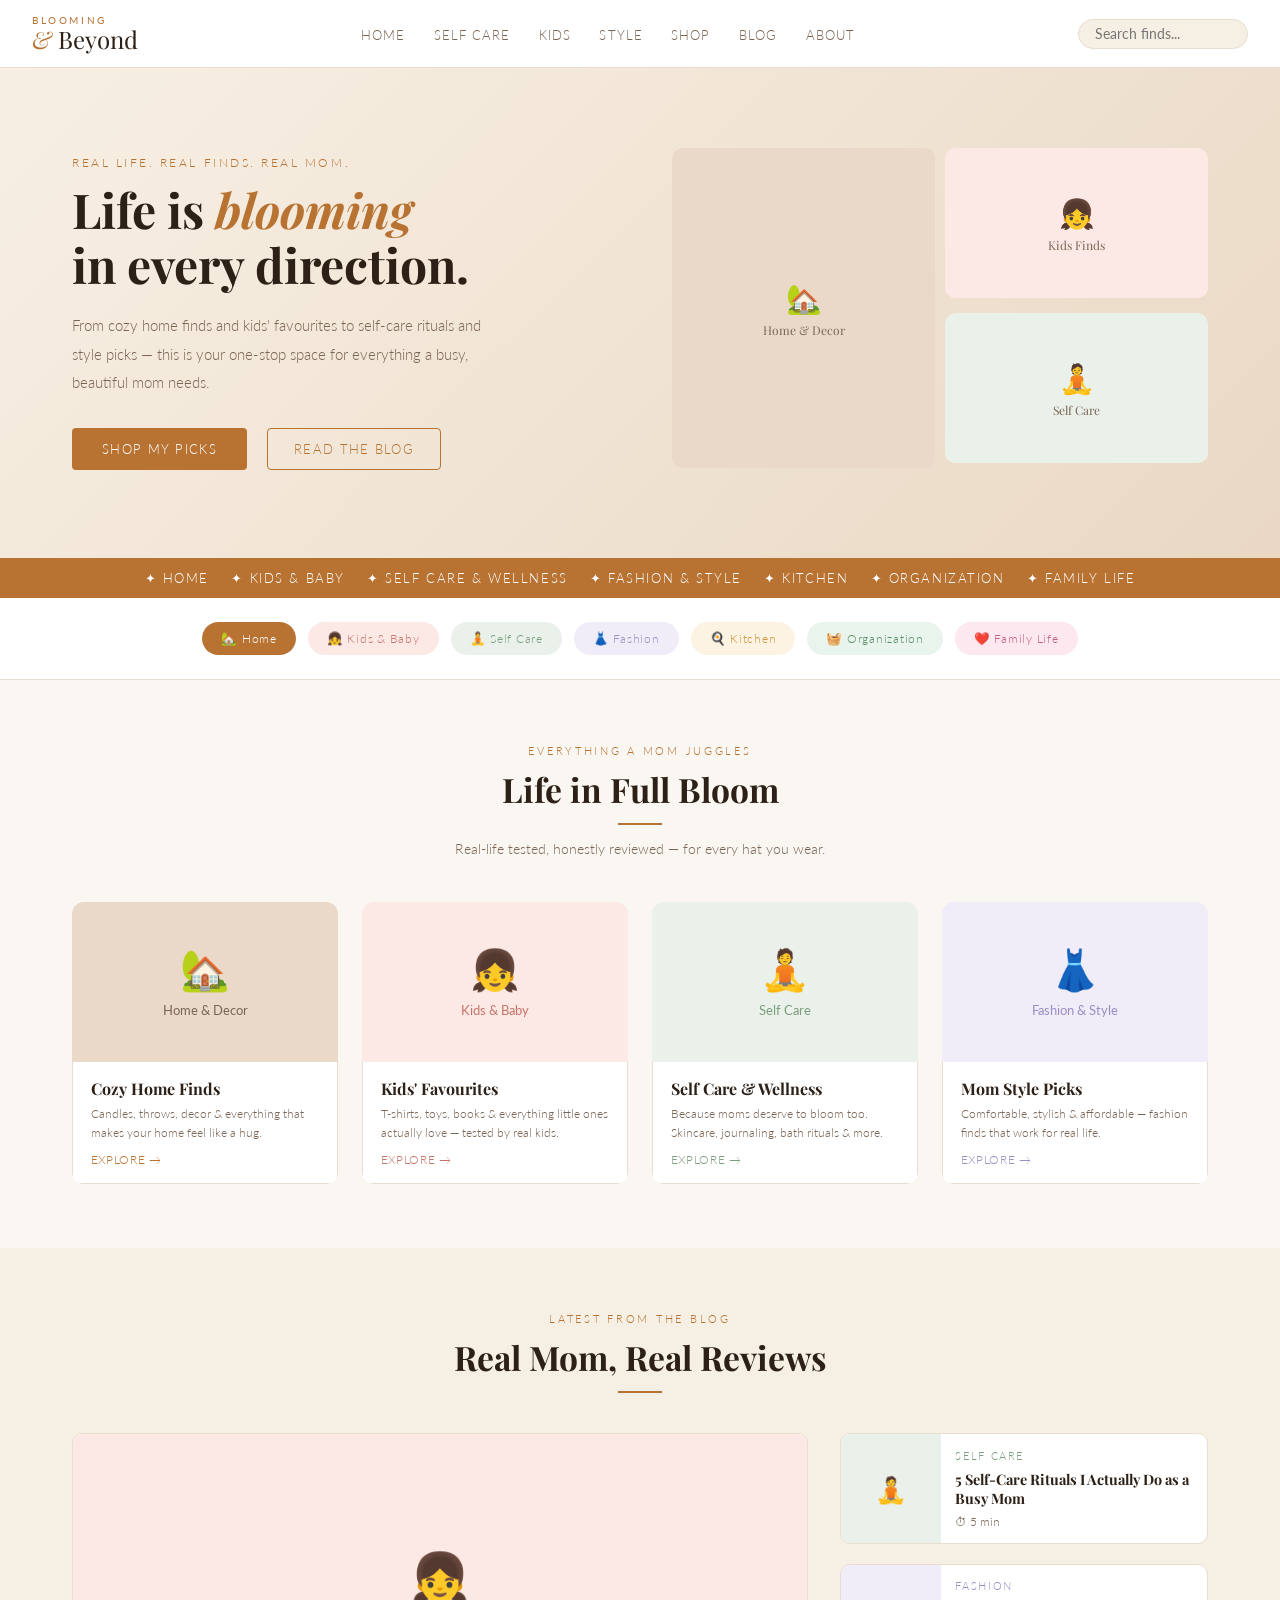
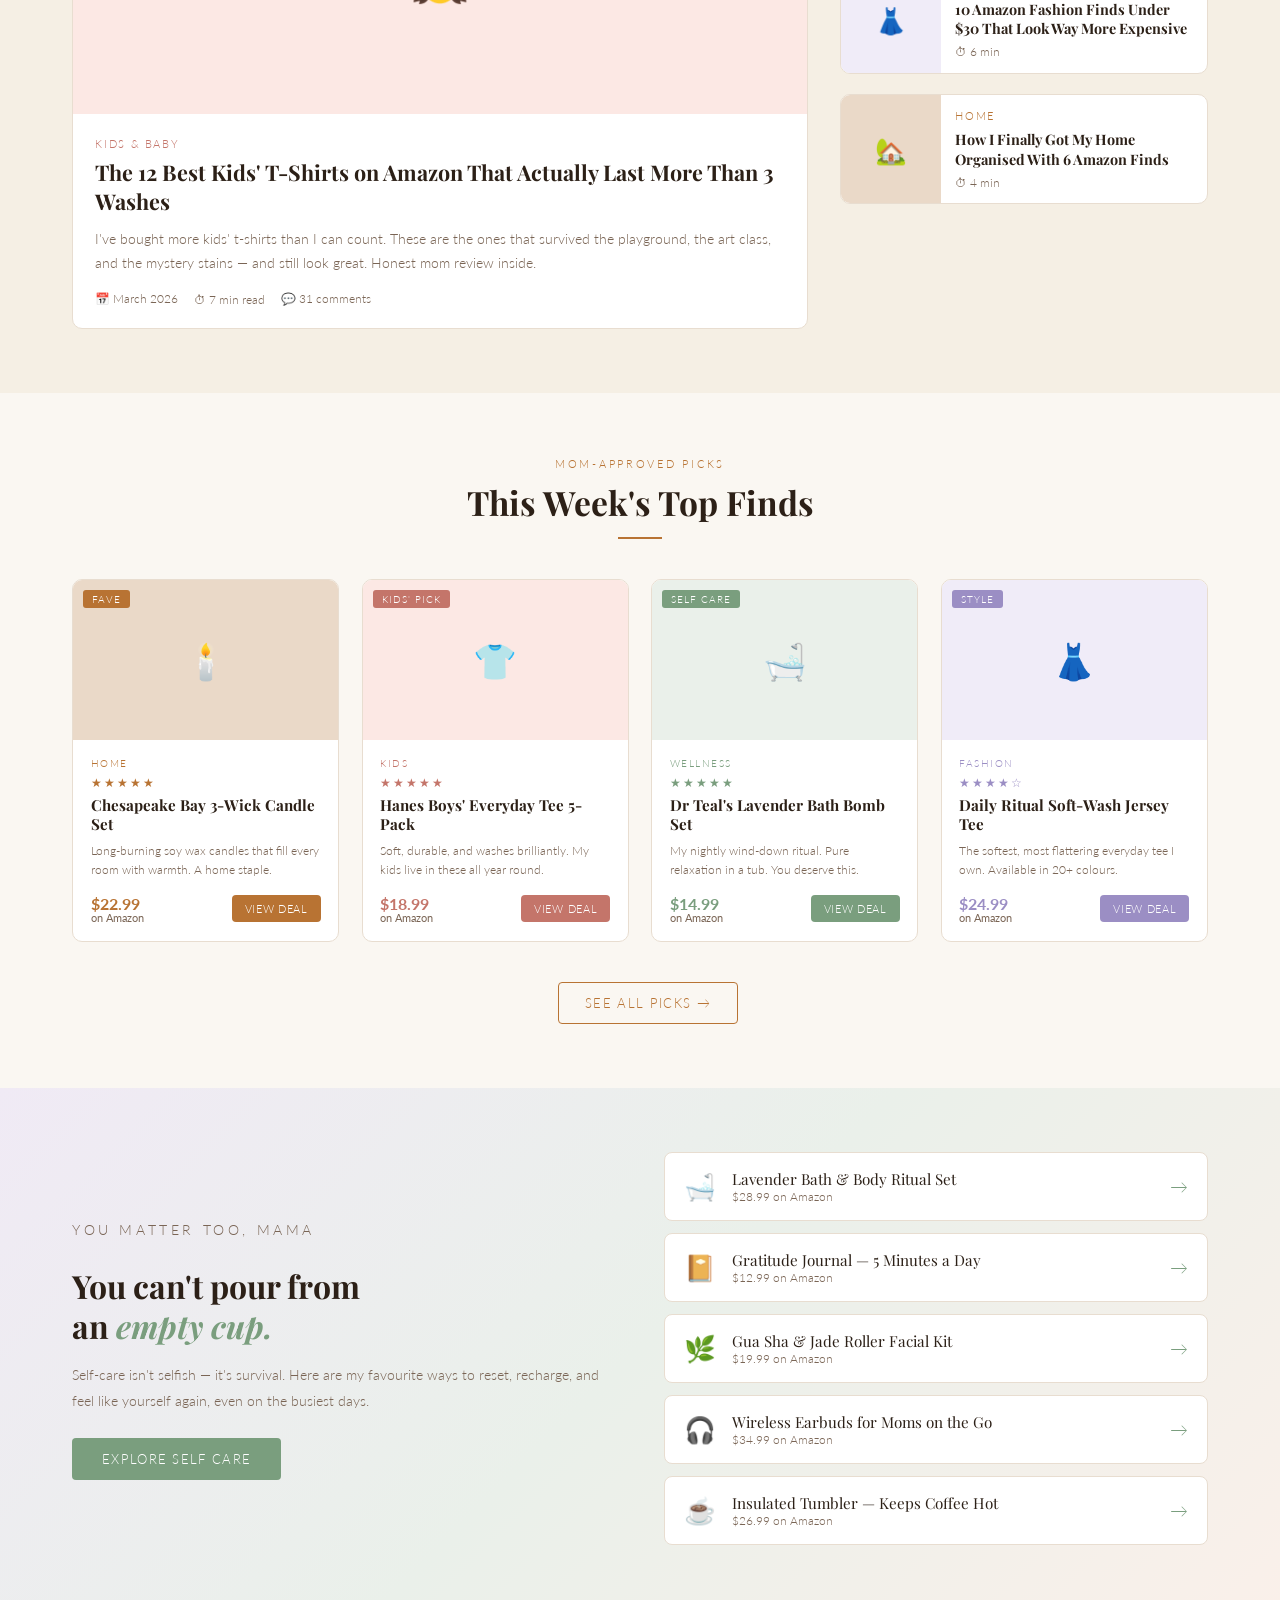
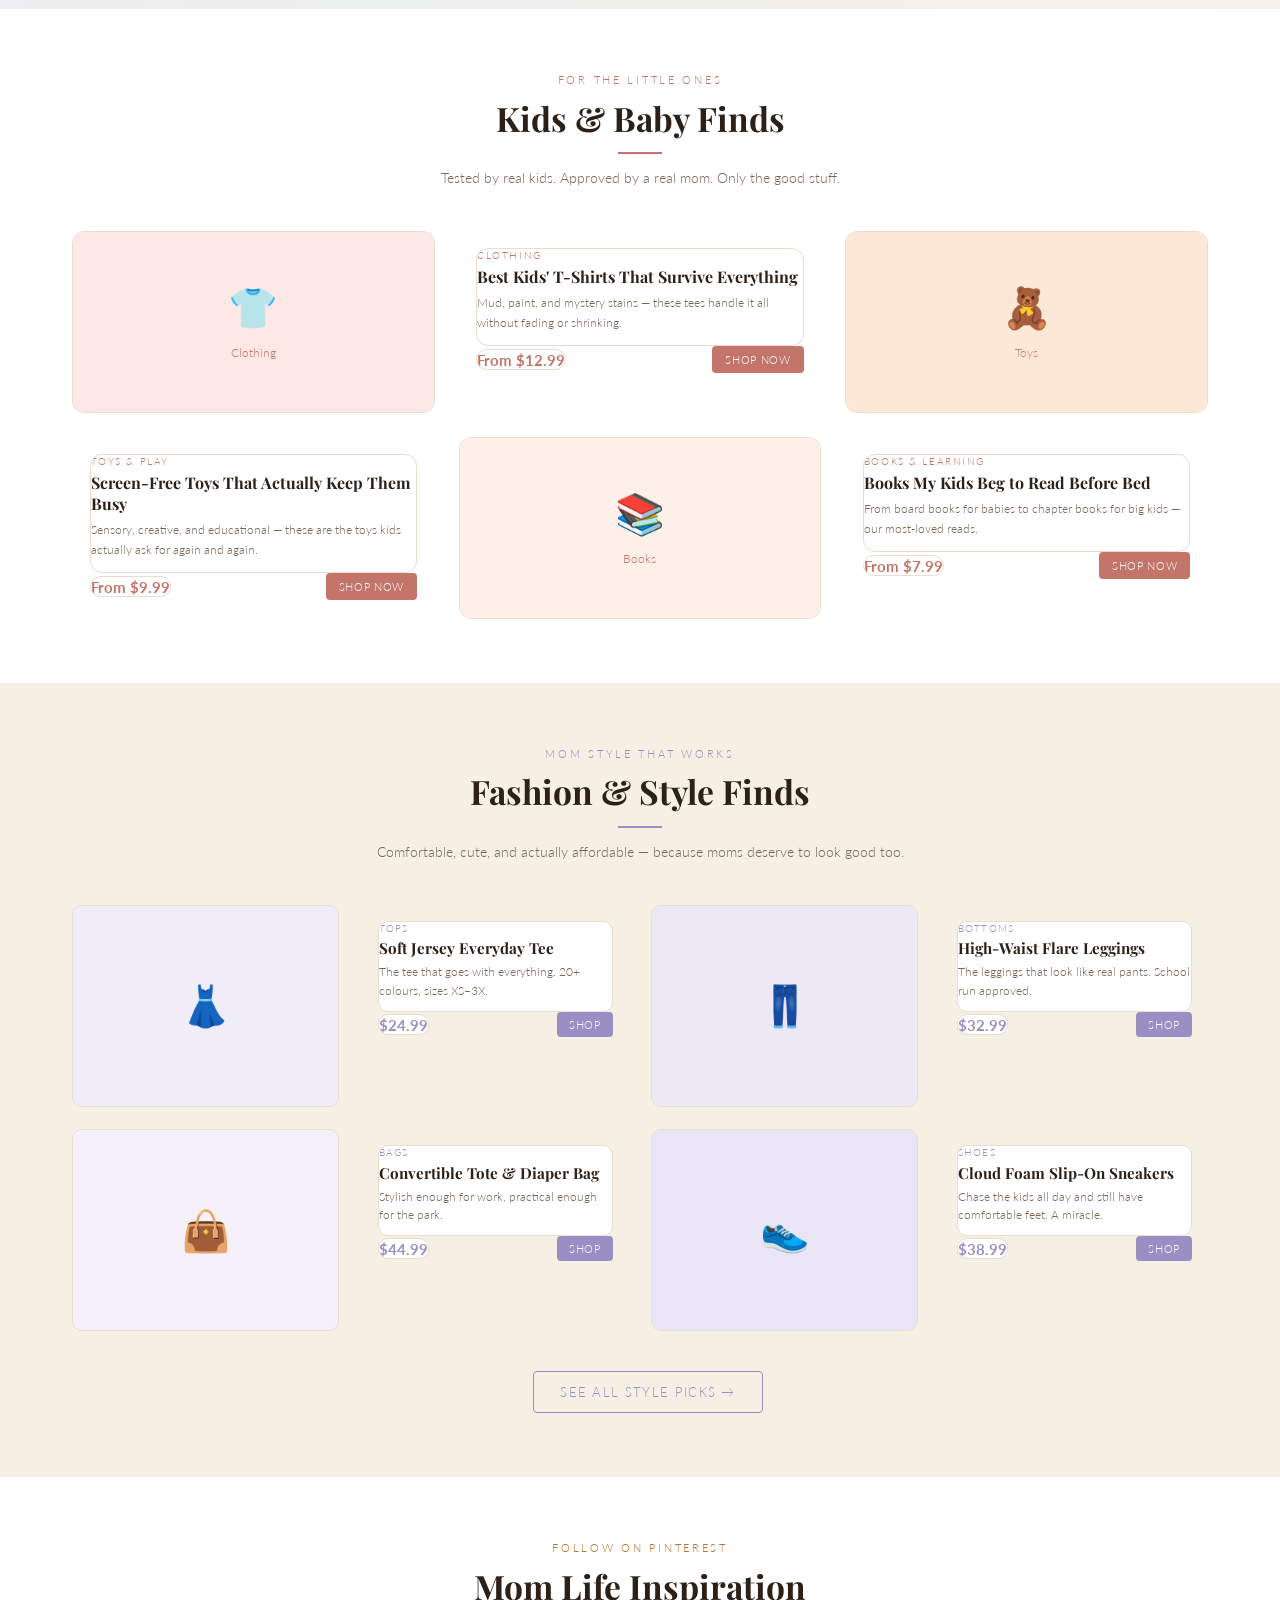
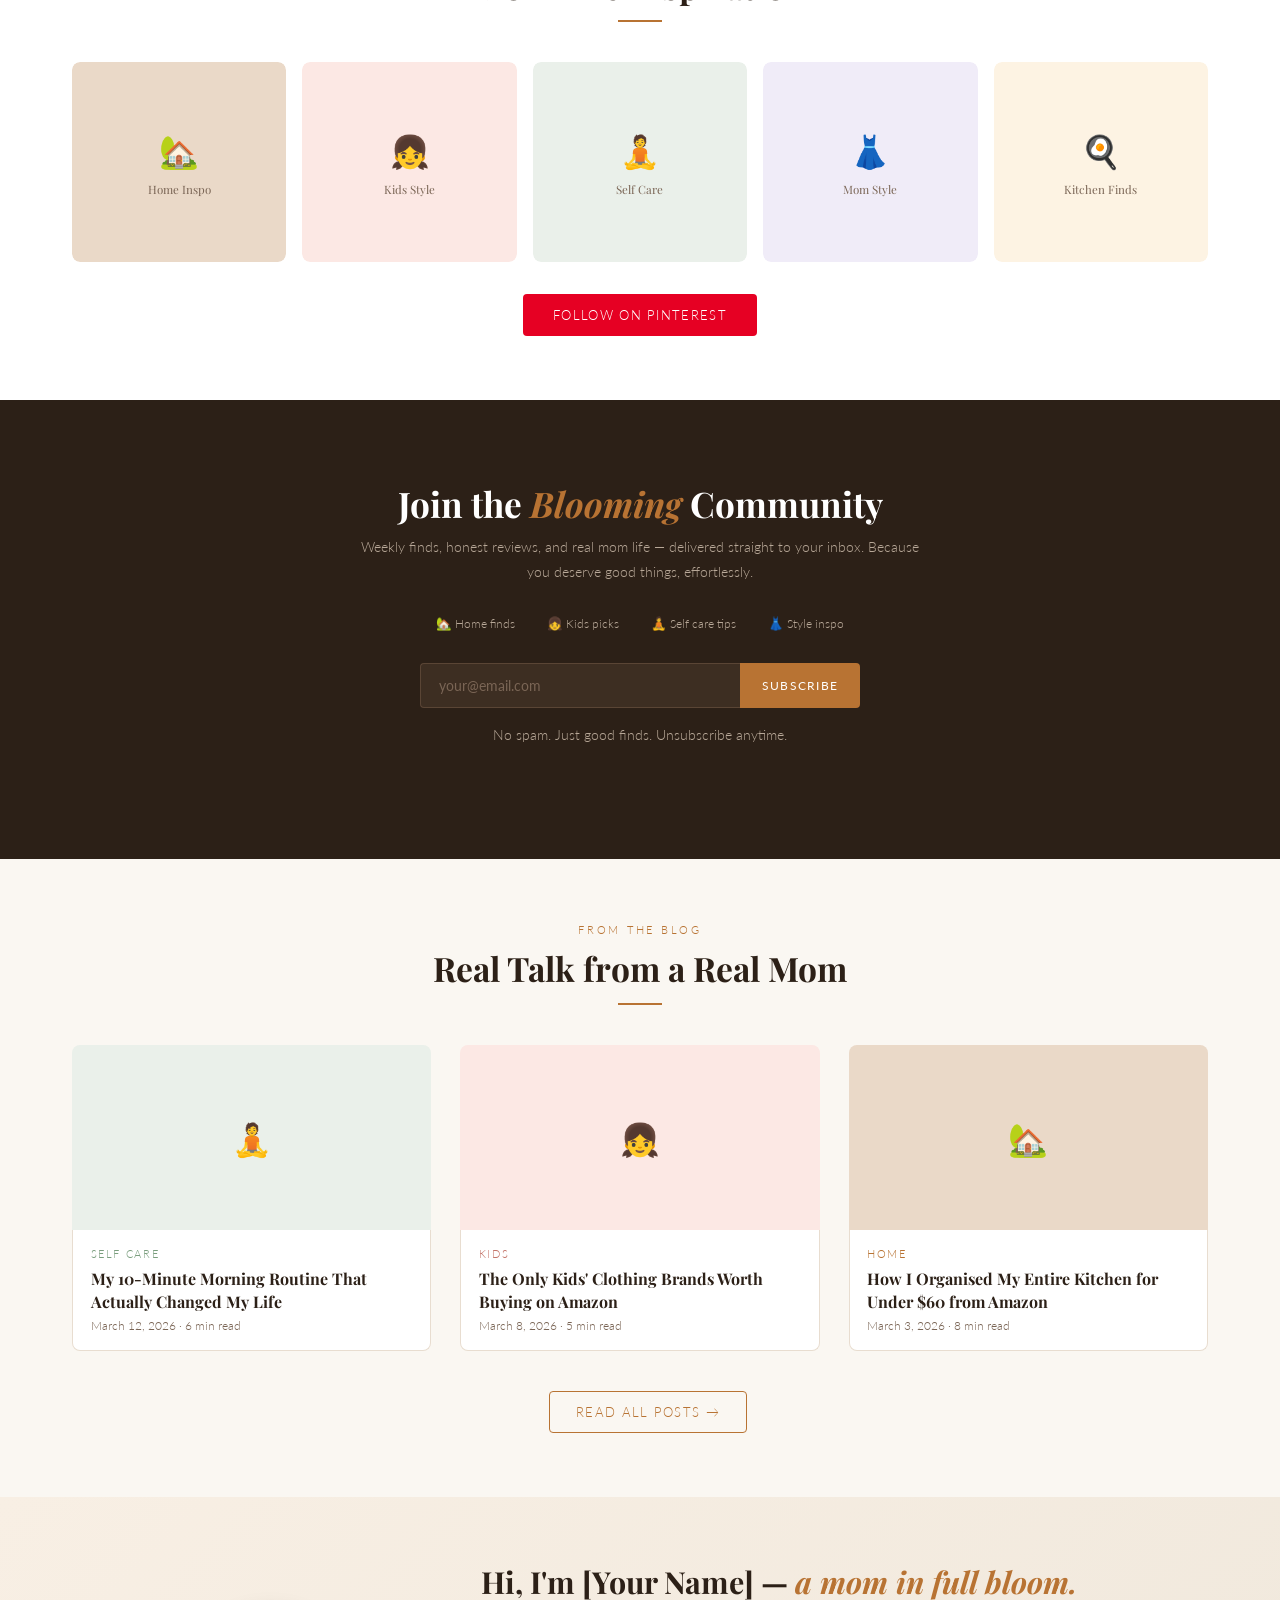
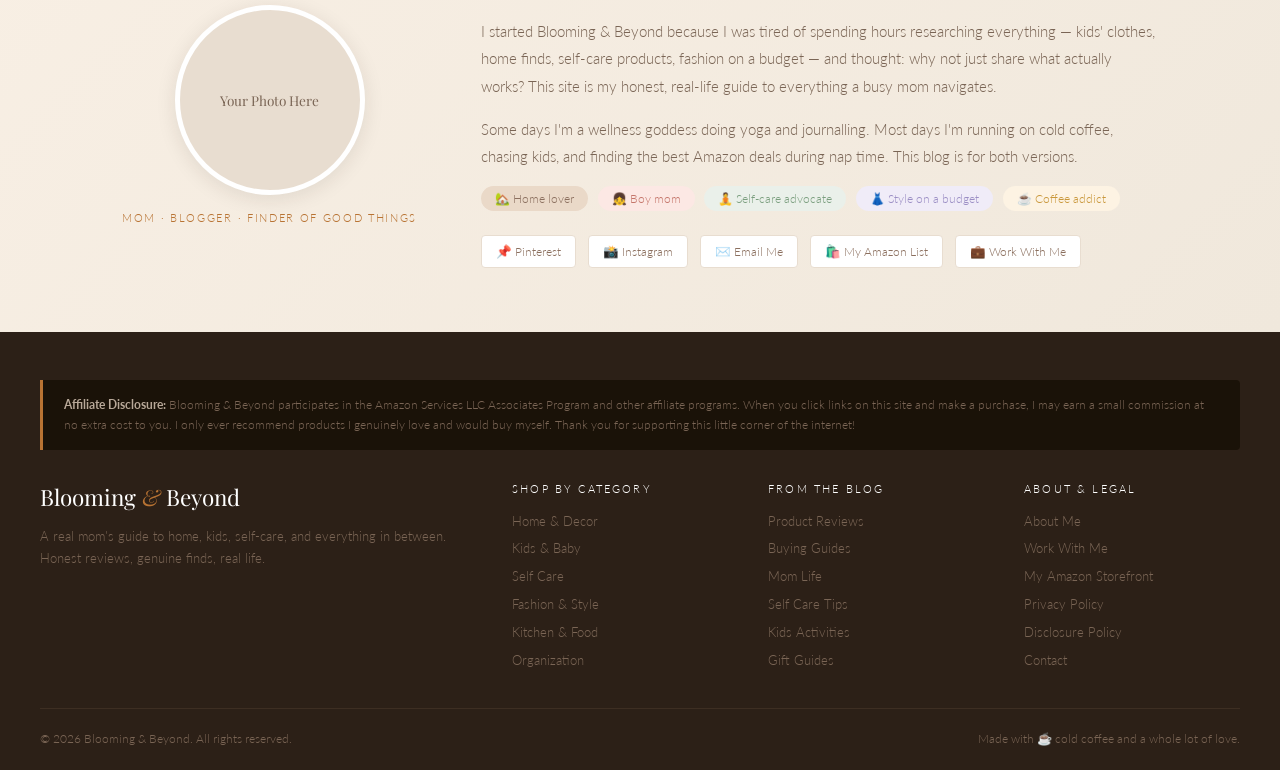
==== blooming-and-beyond/index.html @ 8b0863d2 "Add files via upload" ====
<!DOCTYPE html>
<html lang="en">
<head>
<meta charset="UTF-8">
<meta name="viewport" content="width=device-width, initial-scale=1.0">
<title>Blooming & Beyond — A Mom's Guide to Everything That Matters</title>
<link href="https://fonts.googleapis.com/css2?family=Playfair+Display:ital,wght@0,400;0,600;1,400&family=Lato:wght@300;400;700&display=swap" rel="stylesheet">
<style>
:root{--cream:#FAF7F2;--warm:#F5EFE4;--sand:#E8DDD0;--brown:#8B6F5E;--dark:#2C2017;--accent:#B87333;--rose:#C4756A;--sage:#7A9E7E;--lavender:#9B8EC4;--text:#3D2E22;--muted:#7A6555;--white:#FFFFFF;--tag-bg:#EDE4D9;}
*{margin:0;padding:0;box-sizing:border-box;}html{scroll-behavior:smooth;}
body{background:var(--cream);color:var(--text);font-family:'Lato',sans-serif;font-weight:300;}

/* NAV */
nav{background:var(--white);border-bottom:1px solid var(--sand);position:sticky;top:0;z-index:100;padding:0 2rem;display:flex;align-items:center;justify-content:space-between;height:68px;}
.nav-logo{font-family:'Playfair Display',serif;font-size:1.5rem;color:var(--dark);text-decoration:none;display:flex;flex-direction:column;line-height:1.1;}
.nav-logo .sub{font-size:.65rem;letter-spacing:.25em;text-transform:uppercase;color:var(--accent);font-family:'Lato',sans-serif;font-weight:400;}
.nav-logo .main em{color:var(--accent);font-style:italic;}
.nav-links{display:flex;gap:1.8rem;list-style:none;}
.nav-links a{text-decoration:none;color:var(--muted);font-size:.8rem;letter-spacing:.08em;text-transform:uppercase;transition:color .2s;}
.nav-links a:hover{color:var(--accent);}
.nav-search{background:var(--warm);border:1px solid var(--sand);border-radius:20px;padding:6px 16px;font-family:'Lato',sans-serif;font-size:.85rem;color:var(--muted);outline:none;width:170px;}

/* HERO */
.hero-outer{background:linear-gradient(135deg,#F8EFE4,#F0E4D4,#EAD8C4);}
.hero{max-width:1200px;margin:0 auto;padding:5rem 2rem;display:grid;grid-template-columns:1fr 1fr;gap:4rem;align-items:center;}
.hero-eyebrow{font-size:.72rem;letter-spacing:.22em;text-transform:uppercase;color:var(--accent);margin-bottom:.8rem;}
.hero-title{font-family:'Playfair Display',serif;font-size:3rem;line-height:1.15;color:var(--dark);margin-bottom:1.2rem;}
.hero-title em{color:var(--accent);font-style:italic;}
.hero-desc{font-size:.95rem;line-height:1.85;color:var(--muted);margin-bottom:2rem;max-width:420px;}
.btn-primary{background:var(--accent);color:var(--white);border:none;padding:13px 30px;border-radius:4px;font-family:'Lato',sans-serif;font-size:.82rem;letter-spacing:.1em;text-transform:uppercase;cursor:pointer;text-decoration:none;display:inline-block;transition:background .2s,transform .1s;}
.btn-primary:hover{background:#9A5F28;transform:translateY(-1px);}
.btn-outline{background:transparent;color:var(--accent);border:1.5px solid var(--accent);padding:12px 26px;border-radius:4px;font-family:'Lato',sans-serif;font-size:.82rem;letter-spacing:.1em;text-transform:uppercase;cursor:pointer;text-decoration:none;display:inline-block;margin-left:1rem;transition:all .2s;}
.btn-outline:hover{background:var(--accent);color:var(--white);}
.hero-mosaic{display:grid;grid-template-columns:1fr 1fr;grid-template-rows:auto auto auto;gap:10px;}
.mosaic-cell{border-radius:10px;overflow:hidden;}
.mosaic-cell.tall{grid-row:span 2;}
.iph{display:flex;flex-direction:column;align-items:center;justify-content:center;gap:.4rem;font-family:'Playfair Display',serif;color:var(--muted);text-align:center;padding:1rem;}
.iph .ico{font-size:1.8rem;}
.iph .lbl{font-size:.75rem;}

/* TAGLINE STRIP */
.tagline-strip{background:var(--accent);padding:.75rem 2rem;text-align:center;}
.tagline-strip p{color:var(--white);font-size:.82rem;letter-spacing:.12em;text-transform:uppercase;}

/* CATEGORIES */
.categories{background:var(--white);border-bottom:1px solid var(--sand);padding:1.5rem 2rem;}
.cat-inner{max-width:1200px;margin:0 auto;display:flex;gap:.75rem;justify-content:center;flex-wrap:wrap;}
.cat-pill{text-decoration:none;padding:8px 18px;border-radius:20px;font-size:.78rem;letter-spacing:.06em;transition:all .2s;border:1px solid transparent;display:flex;align-items:center;gap:6px;}
.cat-pill.home{background:#EDE4D9;color:#8B6F5E;}.cat-pill.home:hover,.cat-pill.home.active{background:#B87333;color:#fff;}
.cat-pill.kids{background:#FCE8E4;color:#C4756A;}.cat-pill.kids:hover,.cat-pill.kids.active{background:#C4756A;color:#fff;}
.cat-pill.self{background:#EAF0EA;color:#7A9E7E;}.cat-pill.self:hover,.cat-pill.self.active{background:#7A9E7E;color:#fff;}
.cat-pill.fashion{background:#F0ECF8;color:#9B8EC4;}.cat-pill.fashion:hover,.cat-pill.fashion.active{background:#9B8EC4;color:#fff;}
.cat-pill.kitchen{background:#FDF3E3;color:#C9973A;}.cat-pill.kitchen:hover,.cat-pill.kitchen.active{background:#C9973A;color:#fff;}
.cat-pill.org{background:#E8F4EC;color:#5A8F6A;}.cat-pill.org:hover,.cat-pill.org.active{background:#5A8F6A;color:#fff;}
.cat-pill.family{background:#FDE8F0;color:#C06080;}.cat-pill.family:hover,.cat-pill.family.active{background:#C06080;color:#fff;}

/* SECTION COMMON */
.section-wrap{max-width:1200px;margin:0 auto;padding:4rem 2rem;}
.section-header{text-align:center;margin-bottom:2.5rem;}
.section-eyebrow{font-size:.68rem;letter-spacing:.25em;text-transform:uppercase;color:var(--accent);margin-bottom:.6rem;}
.section-title{font-family:'Playfair Display',serif;font-size:2.1rem;color:var(--dark);}
.section-line{width:44px;height:2px;background:var(--accent);margin:.8rem auto 0;}
.section-desc{font-size:.9rem;color:var(--muted);margin-top:.75rem;line-height:1.7;}

/* LIFE CATEGORY BLOCKS */
.life-grid{display:grid;grid-template-columns:repeat(4,1fr);gap:1.5rem;}
.life-card{border-radius:12px;overflow:hidden;text-decoration:none;color:inherit;display:block;transition:transform .2s,box-shadow .2s;position:relative;}
.life-card:hover{transform:translateY(-4px);box-shadow:0 10px 28px rgba(44,32,23,.12);}
.life-img{min-height:160px;display:flex;flex-direction:column;align-items:center;justify-content:center;gap:.5rem;}
.life-img .ico{font-size:2.5rem;}
.life-img .lbl{font-size:.8rem;font-family:'Lato',sans-serif;font-weight:400;}
.life-body{padding:1rem 1.1rem;background:var(--white);border:1px solid var(--sand);border-top:none;}
.life-title{font-family:'Playfair Display',serif;font-size:1rem;color:var(--dark);margin-bottom:.3rem;}
.life-desc{font-size:.78rem;color:var(--muted);line-height:1.55;}
.life-link{font-size:.75rem;color:var(--accent);letter-spacing:.06em;text-transform:uppercase;margin-top:.6rem;display:block;}

/* FEATURED POST */
.posts-grid{display:grid;grid-template-columns:2fr 1fr;gap:2rem;}
.post-card{background:var(--white);border-radius:10px;overflow:hidden;border:1px solid var(--sand);transition:transform .2s,box-shadow .2s;text-decoration:none;color:inherit;display:block;}
.post-card:hover{transform:translateY(-4px);box-shadow:0 12px 32px rgba(44,32,23,.1);}
.post-body{padding:1.4rem;}
.post-tag{font-size:.68rem;letter-spacing:.15em;text-transform:uppercase;margin-bottom:.5rem;}
.post-tag.home{color:var(--accent);}
.post-tag.kids{color:var(--rose);}
.post-tag.self{color:var(--sage);}
.post-tag.fashion{color:var(--lavender);}
.post-tag.kitchen{color:#C9973A;}
.post-tag.org{color:#5A8F6A;}
.post-title{font-family:'Playfair Display',serif;font-size:1.35rem;color:var(--dark);line-height:1.35;margin-bottom:.7rem;}
.post-excerpt{font-size:.88rem;line-height:1.7;color:var(--muted);margin-bottom:1rem;}
.post-meta{font-size:.73rem;color:var(--muted);display:flex;align-items:center;gap:1rem;}
.side-posts{display:flex;flex-direction:column;gap:1.25rem;}
.side-post{background:var(--white);border-radius:10px;overflow:hidden;border:1px solid var(--sand);transition:transform .2s;text-decoration:none;color:inherit;display:grid;grid-template-columns:100px 1fr;}
.side-post:hover{transform:translateY(-2px);}
.side-post .post-body{padding:.9rem;}
.side-post .post-title{font-size:.9rem;margin-bottom:.35rem;}

/* PRODUCT PICKS */
.products-bg{background:var(--warm);}
.products-grid{display:grid;grid-template-columns:repeat(4,1fr);gap:1.4rem;}
.product-card{background:var(--white);border-radius:10px;border:1px solid var(--sand);overflow:hidden;transition:transform .2s,box-shadow .2s;position:relative;}
.product-card:hover{transform:translateY(-4px);box-shadow:0 8px 24px rgba(44,32,23,.1);}
.product-body{padding:1.1rem;}
.product-tag{font-size:.63rem;letter-spacing:.15em;text-transform:uppercase;margin-bottom:.35rem;}
.product-name{font-family:'Playfair Display',serif;font-size:.95rem;color:var(--dark);margin-bottom:.35rem;line-height:1.3;}
.product-desc{font-size:.78rem;color:var(--muted);line-height:1.55;margin-bottom:.9rem;}
.product-footer{display:flex;align-items:center;justify-content:space-between;}
.product-price{font-size:1rem;font-weight:700;color:var(--accent);}
.product-price sub{font-size:.66rem;font-weight:400;color:var(--muted);display:block;line-height:1;}
.btn-amazon{color:var(--white);border:none;padding:7px 13px;border-radius:4px;font-size:.7rem;letter-spacing:.06em;text-transform:uppercase;cursor:pointer;text-decoration:none;display:inline-block;transition:filter .2s;}
.btn-amazon:hover{filter:brightness(.85);}
.badge{position:absolute;top:10px;left:10px;font-size:.62rem;letter-spacing:.1em;text-transform:uppercase;padding:3px 9px;border-radius:3px;}
.stars{font-size:.78rem;margin-bottom:.35rem;letter-spacing:2px;}

/* SELF CARE SECTION */
.selfcare-bg{background:linear-gradient(135deg,#F0EAF5,#EAF0EA,#FAF0EA);}
.selfcare-grid{display:grid;grid-template-columns:1fr 1fr;gap:3rem;align-items:center;}
.selfcare-text h2{font-family:'Playfair Display',serif;font-size:2rem;color:var(--dark);margin-bottom:1rem;line-height:1.25;}
.selfcare-text h2 em{color:var(--sage);font-style:italic;}
.selfcare-text p{font-size:.9rem;line-height:1.8;color:var(--muted);margin-bottom:1.5rem;}
.selfcare-picks{display:flex;flex-direction:column;gap:.75rem;}
.selfcare-pick{background:var(--white);border-radius:8px;padding:1rem 1.2rem;display:flex;align-items:center;gap:1rem;border:1px solid var(--sand);text-decoration:none;color:inherit;transition:border-color .2s,transform .2s;}
.selfcare-pick:hover{border-color:var(--sage);transform:translateX(4px);}
.selfcare-pick .ico{font-size:1.6rem;flex-shrink:0;}
.selfcare-pick .info .name{font-family:'Playfair Display',serif;font-size:.95rem;color:var(--dark);}
.selfcare-pick .info .price{font-size:.78rem;color:var(--muted);}
.selfcare-pick .arrow{margin-left:auto;color:var(--sage);font-size:1.1rem;}

/* KIDS SECTION */
.kids-bg{background:var(--white);}
.kids-grid{display:grid;grid-template-columns:repeat(3,1fr);gap:1.5rem;}
.kids-card{border-radius:12px;overflow:hidden;text-decoration:none;color:inherit;border:1px solid var(--sand);transition:transform .2s,box-shadow .2s;display:block;}
.kids-card:hover{transform:translateY(-4px);box-shadow:0 8px 24px rgba(44,32,23,.1);}
.kids-img{min-height:180px;display:flex;flex-direction:column;align-items:center;justify-content:center;gap:.5rem;}
.kids-body{padding:1.1rem;background:var(--white);}
.kids-tag{font-size:.65rem;letter-spacing:.15em;text-transform:uppercase;color:var(--rose);margin-bottom:.35rem;}
.kids-title{font-family:'Playfair Display',serif;font-size:1rem;color:var(--dark);margin-bottom:.35rem;line-height:1.3;}
.kids-desc{font-size:.78rem;color:var(--muted);line-height:1.55;margin-bottom:.8rem;}
.kids-footer{display:flex;align-items:center;justify-content:space-between;}
.kids-price{font-size:.95rem;font-weight:700;color:var(--rose);}

/* FASHION SECTION */
.fashion-bg{background:var(--warm);}
.fashion-grid{display:grid;grid-template-columns:repeat(4,1fr);gap:1.4rem;}
.fashion-card{background:var(--white);border-radius:10px;border:1px solid var(--sand);overflow:hidden;transition:transform .2s;position:relative;text-decoration:none;color:inherit;display:block;}
.fashion-card:hover{transform:translateY(-3px);}
.fashion-img{min-height:200px;display:flex;flex-direction:column;align-items:center;justify-content:center;}
.fashion-body{padding:1rem;}
.fashion-tag{font-size:.63rem;letter-spacing:.12em;text-transform:uppercase;color:var(--lavender);margin-bottom:.3rem;}
.fashion-name{font-family:'Playfair Display',serif;font-size:.95rem;color:var(--dark);margin-bottom:.3rem;}
.fashion-desc{font-size:.76rem;color:var(--muted);line-height:1.5;margin-bottom:.7rem;}
.fashion-price{font-size:.95rem;font-weight:700;color:var(--lavender);}

/* PINTEREST */
.pin-grid{display:grid;grid-template-columns:repeat(5,1fr);gap:1rem;}
.pin-card{border-radius:8px;overflow:hidden;position:relative;cursor:pointer;}
.pin-card .iph{transition:transform .3s;}.pin-card:hover .iph{transform:scale(1.04);}
.pin-overlay{position:absolute;inset:0;background:rgba(44,32,23,.45);opacity:0;transition:opacity .3s;display:flex;align-items:center;justify-content:center;}
.pin-card:hover .pin-overlay{opacity:1;}
.pin-save{background:#E60023;color:white;border:none;padding:8px 18px;border-radius:20px;font-family:'Lato',sans-serif;font-size:.8rem;font-weight:700;cursor:pointer;}

/* NEWSLETTER */
.newsletter{background:var(--dark);color:var(--white);padding:5rem 2rem;text-align:center;}
.newsletter-inner{max-width:580px;margin:0 auto;}
.newsletter h2{font-family:'Playfair Display',serif;font-size:2.2rem;margin-bottom:.5rem;}
.newsletter h2 em{color:var(--accent);font-style:italic;}
.newsletter p{font-size:.9rem;color:#B8A898;line-height:1.7;margin-bottom:2rem;}
.nl-perks{display:flex;justify-content:center;gap:2rem;margin-bottom:2rem;flex-wrap:wrap;}
.nl-perk{font-size:.78rem;color:#B8A898;display:flex;align-items:center;gap:.4rem;}
.nl-form{display:flex;max-width:440px;margin:0 auto;}
.nl-input{flex:1;padding:13px 18px;border:1px solid #5A4535;border-right:none;border-radius:4px 0 0 4px;font-family:'Lato',sans-serif;font-size:.88rem;outline:none;background:#3D2E22;color:var(--white);}
.nl-input::placeholder{color:#7A6555;}
.nl-btn{background:var(--accent);color:white;border:none;padding:13px 22px;border-radius:0 4px 4px 0;font-family:'Lato',sans-serif;font-size:.78rem;letter-spacing:.1em;text-transform:uppercase;cursor:pointer;white-space:nowrap;}
.nl-btn:hover{background:#9A5F28;}
.nl-note{font-size:.72rem;color:#5A4535;margin-top:.9rem;}

/* RECENT BLOG */
.blog-grid{display:grid;grid-template-columns:repeat(3,1fr);gap:1.8rem;}
.blog-card{text-decoration:none;color:inherit;display:block;}
.blog-info{padding:1.1rem;background:var(--white);border:1px solid var(--sand);border-top:none;border-radius:0 0 8px 8px;}
.blog-card:hover .blog-info{border-color:var(--accent);}
.blog-info .post-title{font-family:'Playfair Display',serif;font-size:1rem;color:var(--dark);margin-bottom:.4rem;line-height:1.4;}

/* ABOUT */
.about-strip{background:linear-gradient(135deg,#F8EFE4,#F0E8DC);}
.about-inner{max-width:1100px;margin:0 auto;padding:4rem 2rem;display:grid;grid-template-columns:auto 1fr;gap:4rem;align-items:center;}
.about-avatar-wrap{display:flex;flex-direction:column;align-items:center;gap:1rem;}
.about-avatar{width:190px;height:190px;border-radius:50%;background:var(--sand);display:flex;align-items:center;justify-content:center;font-family:'Playfair Display',serif;font-size:.85rem;color:var(--muted);text-align:center;border:5px solid var(--white);box-shadow:0 4px 20px rgba(44,32,23,.1);}
.about-role{font-size:.7rem;letter-spacing:.15em;text-transform:uppercase;color:var(--accent);text-align:center;}
.about-text h3{font-family:'Playfair Display',serif;font-size:1.9rem;color:var(--dark);margin-bottom:1rem;}
.about-text h3 em{color:var(--accent);font-style:italic;}
.about-text p{font-size:.92rem;line-height:1.85;color:var(--muted);margin-bottom:1rem;}
.life-tags{display:flex;gap:.6rem;flex-wrap:wrap;margin-bottom:1.5rem;}
.life-tag{padding:5px 14px;border-radius:14px;font-size:.75rem;}
.social-links{display:flex;gap:.75rem;flex-wrap:wrap;}
.social-link{background:var(--white);color:var(--brown);border:1px solid var(--sand);padding:8px 14px;border-radius:4px;font-size:.78rem;text-decoration:none;transition:all .2s;}
.social-link:hover{background:var(--accent);color:var(--white);border-color:var(--accent);}

/* FOOTER */
footer{background:var(--dark);color:#7A6555;padding:3rem 2rem 1.5rem;}
.footer-inner{max-width:1200px;margin:0 auto;}
.footer-grid{display:grid;grid-template-columns:2fr 1fr 1fr 1fr;gap:2.5rem;margin-bottom:2.5rem;}
.footer-brand{font-family:'Playfair Display',serif;font-size:1.4rem;color:var(--white);margin-bottom:.8rem;}
.footer-brand em{color:var(--accent);font-style:italic;}
.footer-desc{font-size:.82rem;line-height:1.7;}
.footer-heading{font-size:.68rem;letter-spacing:.2em;text-transform:uppercase;color:var(--white);margin-bottom:.9rem;}
.footer-links{list-style:none;display:flex;flex-direction:column;gap:.55rem;}
.footer-links a{text-decoration:none;color:#7A6555;font-size:.82rem;transition:color .2s;}
.footer-links a:hover{color:var(--accent);}
.footer-bottom{border-top:1px solid #3D2E22;padding-top:1.4rem;display:flex;justify-content:space-between;align-items:center;font-size:.76rem;flex-wrap:wrap;gap:.5rem;}
.affiliate-disc{background:#1A1208;border-left:3px solid var(--accent);padding:.9rem 1.3rem;margin-bottom:2rem;font-size:.76rem;line-height:1.7;border-radius:0 4px 4px 0;}

/* ANIMATIONS */
.fade-in{opacity:0;transform:translateY(22px);transition:opacity .65s ease,transform .65s ease;}
.fade-in.visible{opacity:1;transform:translateY(0);}

@media(max-width:900px){
  .hero{grid-template-columns:1fr;padding:3rem 1.5rem;}.hero-text{padding-left:0;}
  .life-grid,.products-grid,.fashion-grid{grid-template-columns:repeat(2,1fr);}
  .kids-grid{grid-template-columns:1fr 1fr;}
  .posts-grid,.selfcare-grid,.about-inner{grid-template-columns:1fr;}
  .pin-grid{grid-template-columns:repeat(3,1fr);}
  .blog-grid{grid-template-columns:1fr 1fr;}
  .footer-grid{grid-template-columns:1fr 1fr;}
}
</style>
</head>
<body>

<!-- NAV -->
<nav>
  <a class="nav-logo" href="#">
    <span class="sub">Blooming</span>
    <span class="main"><em>&</em> Beyond</span>
  </a>
  <ul class="nav-links">
    <li><a href="#home">Home</a></li>
    <li><a href="#selfcare">Self Care</a></li>
    <li><a href="#kids">Kids</a></li>
    <li><a href="#fashion">Style</a></li>
    <li><a href="#products">Shop</a></li>
    <li><a href="#blog">Blog</a></li>
    <li><a href="#about">About</a></li>
  </ul>
  <input class="nav-search" type="text" placeholder="Search finds...">
</nav>

<!-- HERO -->
<section id="home">
<div class="hero-outer">
<div class="hero">
  <div class="hero-text">
    <p class="hero-eyebrow">Real life. Real finds. Real mom.</p>
    <h1 class="hero-title">Life is <em>blooming</em><br>in every direction.</h1>
    <p class="hero-desc">From cozy home finds and kids' favourites to self-care rituals and style picks — this is your one-stop space for everything a busy, beautiful mom needs.</p>
    <a href="#products" class="btn-primary">Shop My Picks</a>
    <a href="#blog" class="btn-outline">Read the Blog</a>
  </div>
  <div class="hero-mosaic">
    <div class="mosaic-cell tall"><div class="iph" style="background:#EAD9C8;min-height:320px;border-radius:10px;"><span class="ico">🏡</span><span class="lbl">Home & Decor</span></div></div>
    <div class="mosaic-cell"><div class="iph" style="background:#FCE8E4;min-height:150px;border-radius:10px;"><span class="ico">👧</span><span class="lbl">Kids Finds</span></div></div>
    <div class="mosaic-cell"><div class="iph" style="background:#EAF0EA;min-height:150px;border-radius:10px;"><span class="ico">🧘</span><span class="lbl">Self Care</span></div></div>
  </div>
</div>
</div>
</section>

<!-- TAGLINE -->
<div class="tagline-strip">
  <p>✦ Home &nbsp;&nbsp; ✦ Kids &amp; Baby &nbsp;&nbsp; ✦ Self Care &amp; Wellness &nbsp;&nbsp; ✦ Fashion &amp; Style &nbsp;&nbsp; ✦ Kitchen &nbsp;&nbsp; ✦ Organization &nbsp;&nbsp; ✦ Family Life</p>
</div>

<!-- CATEGORIES -->
<div class="categories">
  <div class="cat-inner">
    <a href="#" class="cat-pill home active">🏡 Home</a>
    <a href="#" class="cat-pill kids">👧 Kids &amp; Baby</a>
    <a href="#" class="cat-pill self">🧘 Self Care</a>
    <a href="#" class="cat-pill fashion">👗 Fashion</a>
    <a href="#" class="cat-pill kitchen">🍳 Kitchen</a>
    <a href="#" class="cat-pill org">🧺 Organization</a>
    <a href="#" class="cat-pill family">❤️ Family Life</a>
  </div>
</div>

<!-- LIFE SECTIONS OVERVIEW -->
<section class="section-wrap fade-in">
  <div class="section-header">
    <p class="section-eyebrow">Everything a mom juggles</p>
    <h2 class="section-title">Life in Full Bloom</h2>
    <div class="section-line"></div>
    <p class="section-desc">Real-life tested, honestly reviewed — for every hat you wear.</p>
  </div>
  <div class="life-grid">
    <a href="#" class="life-card">
      <div class="life-img" style="background:#EAD9C8;"><span class="ico">🏡</span><span class="lbl" style="color:var(--muted);">Home & Decor</span></div>
      <div class="life-body">
        <h3 class="life-title">Cozy Home Finds</h3>
        <p class="life-desc">Candles, throws, decor & everything that makes your home feel like a hug.</p>
        <span class="life-link">Explore →</span>
      </div>
    </a>
    <a href="#" class="life-card">
      <div class="life-img" style="background:#FCE8E4;"><span class="ico">👧</span><span class="lbl" style="color:#C4756A;">Kids & Baby</span></div>
      <div class="life-body">
        <h3 class="life-title">Kids' Favourites</h3>
        <p class="life-desc">T-shirts, toys, books & everything little ones actually love — tested by real kids.</p>
        <span class="life-link" style="color:var(--rose);">Explore →</span>
      </div>
    </a>
    <a href="#" class="life-card">
      <div class="life-img" style="background:#EAF0EA;"><span class="ico">🧘</span><span class="lbl" style="color:#7A9E7E;">Self Care</span></div>
      <div class="life-body">
        <h3 class="life-title">Self Care & Wellness</h3>
        <p class="life-desc">Because moms deserve to bloom too. Skincare, journaling, bath rituals & more.</p>
        <span class="life-link" style="color:var(--sage);">Explore →</span>
      </div>
    </a>
    <a href="#" class="life-card">
      <div class="life-img" style="background:#F0ECF8;"><span class="ico">👗</span><span class="lbl" style="color:#9B8EC4;">Fashion & Style</span></div>
      <div class="life-body">
        <h3 class="life-title">Mom Style Picks</h3>
        <p class="life-desc">Comfortable, stylish & affordable — fashion finds that work for real life.</p>
        <span class="life-link" style="color:var(--lavender);">Explore →</span>
      </div>
    </a>
  </div>
</section>

<!-- FEATURED BLOG POSTS -->
<section style="background:var(--warm);">
<div class="section-wrap fade-in">
  <div class="section-header">
    <p class="section-eyebrow">Latest from the blog</p>
    <h2 class="section-title">Real Mom, Real Reviews</h2>
    <div class="section-line"></div>
  </div>
  <div class="posts-grid">
    <a href="#" class="post-card">
      <div class="iph" style="background:#FCE8E4;min-height:280px;border-radius:0;font-size:3rem;"><span>👧</span></div>
      <div class="post-body">
        <p class="post-tag kids">Kids & Baby</p>
        <h2 class="post-title">The 12 Best Kids' T-Shirts on Amazon That Actually Last More Than 3 Washes</h2>
        <p class="post-excerpt">I've bought more kids' t-shirts than I can count. These are the ones that survived the playground, the art class, and the mystery stains — and still look great. Honest mom review inside.</p>
        <div class="post-meta"><span>📅 March 2026</span><span>⏱ 7 min read</span><span>💬 31 comments</span></div>
      </div>
    </a>
    <div class="side-posts">
      <a href="#" class="side-post">
        <div class="iph" style="background:#EAF0EA;min-height:100px;font-size:1.6rem;border-radius:0;"><span>🧘</span></div>
        <div class="post-body"><p class="post-tag self">Self Care</p><h3 class="post-title">5 Self-Care Rituals I Actually Do as a Busy Mom</h3><p class="post-meta"><span>⏱ 5 min</span></p></div>
      </a>
      <a href="#" class="side-post">
        <div class="iph" style="background:#F0ECF8;min-height:100px;font-size:1.6rem;border-radius:0;"><span>👗</span></div>
        <div class="post-body"><p class="post-tag fashion">Fashion</p><h3 class="post-title">10 Amazon Fashion Finds Under $30 That Look Way More Expensive</h3><p class="post-meta"><span>⏱ 6 min</span></p></div>
      </a>
      <a href="#" class="side-post">
        <div class="iph" style="background:#EAD9C8;min-height:100px;font-size:1.6rem;border-radius:0;"><span>🏡</span></div>
        <div class="post-body"><p class="post-tag home">Home</p><h3 class="post-title">How I Finally Got My Home Organised With 6 Amazon Finds</h3><p class="post-meta"><span>⏱ 4 min</span></p></div>
      </a>
    </div>
  </div>
</div>
</section>

<!-- PRODUCT PICKS -->
<section id="products">
<div class="section-wrap fade-in">
  <div class="section-header">
    <p class="section-eyebrow">Mom-approved picks</p>
    <h2 class="section-title">This Week's Top Finds</h2>
    <div class="section-line"></div>
  </div>
  <div class="products-grid">
    <div class="product-card">
      <span class="badge" style="background:#B87333;color:#fff;">Fave</span>
      <div class="iph" style="background:#EAD9C8;min-height:160px;font-size:2.2rem;"><span>🕯️</span></div>
      <div class="product-body">
        <p class="product-tag" style="color:var(--accent);">Home</p>
        <div class="stars" style="color:var(--accent);">★★★★★</div>
        <h3 class="product-name">Chesapeake Bay 3-Wick Candle Set</h3>
        <p class="product-desc">Long-burning soy wax candles that fill every room with warmth. A home staple.</p>
        <div class="product-footer"><div class="product-price">$22.99<sub>on Amazon</sub></div><a href="#" class="btn-amazon" style="background:#B87333;">View Deal</a></div>
      </div>
    </div>
    <div class="product-card">
      <span class="badge" style="background:#C4756A;color:#fff;">Kids' Pick</span>
      <div class="iph" style="background:#FCE8E4;min-height:160px;font-size:2.2rem;"><span>👕</span></div>
      <div class="product-body">
        <p class="product-tag" style="color:var(--rose);">Kids</p>
        <div class="stars" style="color:var(--rose);">★★★★★</div>
        <h3 class="product-name">Hanes Boys' Everyday Tee 5-Pack</h3>
        <p class="product-desc">Soft, durable, and washes brilliantly. My kids live in these all year round.</p>
        <div class="product-footer"><div class="product-price" style="color:var(--rose);">$18.99<sub>on Amazon</sub></div><a href="#" class="btn-amazon" style="background:#C4756A;">View Deal</a></div>
      </div>
    </div>
    <div class="product-card">
      <span class="badge" style="background:#7A9E7E;color:#fff;">Self Care</span>
      <div class="iph" style="background:#EAF0EA;min-height:160px;font-size:2.2rem;"><span>🛁</span></div>
      <div class="product-body">
        <p class="product-tag" style="color:var(--sage);">Wellness</p>
        <div class="stars" style="color:var(--sage);">★★★★★</div>
        <h3 class="product-name">Dr Teal's Lavender Bath Bomb Set</h3>
        <p class="product-desc">My nightly wind-down ritual. Pure relaxation in a tub. You deserve this.</p>
        <div class="product-footer"><div class="product-price" style="color:var(--sage);">$14.99<sub>on Amazon</sub></div><a href="#" class="btn-amazon" style="background:#7A9E7E;">View Deal</a></div>
      </div>
    </div>
    <div class="product-card">
      <span class="badge" style="background:#9B8EC4;color:#fff;">Style</span>
      <div class="iph" style="background:#F0ECF8;min-height:160px;font-size:2.2rem;"><span>👗</span></div>
      <div class="product-body">
        <p class="product-tag" style="color:var(--lavender);">Fashion</p>
        <div class="stars" style="color:var(--lavender);">★★★★☆</div>
        <h3 class="product-name">Daily Ritual Soft-Wash Jersey Tee</h3>
        <p class="product-desc">The softest, most flattering everyday tee I own. Available in 20+ colours.</p>
        <div class="product-footer"><div class="product-price" style="color:var(--lavender);">$24.99<sub>on Amazon</sub></div><a href="#" class="btn-amazon" style="background:#9B8EC4;">View Deal</a></div>
      </div>
    </div>
  </div>
  <div style="text-align:center;margin-top:2.5rem;"><a href="#" class="btn-outline">See All Picks →</a></div>
</div>
</section>

<!-- SELF CARE SECTION -->
<section class="selfcare-bg" id="selfcare">
<div class="section-wrap fade-in">
  <div class="selfcare-grid">
    <div class="selfcare-text">
      <p class="section-eyebrow" style="text-align:left;">You matter too, mama</p>
      <h2>You can't pour from<br>an <em>empty cup.</em></h2>
      <p>Self-care isn't selfish — it's survival. Here are my favourite ways to reset, recharge, and feel like yourself again, even on the busiest days.</p>
      <a href="#" class="btn-primary" style="background:var(--sage);">Explore Self Care</a>
    </div>
    <div class="selfcare-picks">
      <a href="#" class="selfcare-pick">
        <span class="ico">🛁</span>
        <div class="info"><div class="name">Lavender Bath & Body Ritual Set</div><div class="price">$28.99 on Amazon</div></div>
        <span class="arrow">→</span>
      </a>
      <a href="#" class="selfcare-pick">
        <span class="ico">📔</span>
        <div class="info"><div class="name">Gratitude Journal — 5 Minutes a Day</div><div class="price">$12.99 on Amazon</div></div>
        <span class="arrow">→</span>
      </a>
      <a href="#" class="selfcare-pick">
        <span class="ico">🌿</span>
        <div class="info"><div class="name">Gua Sha & Jade Roller Facial Kit</div><div class="price">$19.99 on Amazon</div></div>
        <span class="arrow">→</span>
      </a>
      <a href="#" class="selfcare-pick">
        <span class="ico">🎧</span>
        <div class="info"><div class="name">Wireless Earbuds for Moms on the Go</div><div class="price">$34.99 on Amazon</div></div>
        <span class="arrow">→</span>
      </a>
      <a href="#" class="selfcare-pick">
        <span class="ico">☕</span>
        <div class="info"><div class="name">Insulated Tumbler — Keeps Coffee Hot</div><div class="price">$26.99 on Amazon</div></div>
        <span class="arrow">→</span>
      </a>
    </div>
  </div>
</div>
</section>

<!-- KIDS SECTION -->
<section class="kids-bg" id="kids">
<div class="section-wrap fade-in">
  <div class="section-header">
    <p class="section-eyebrow" style="color:var(--rose);">For the little ones</p>
    <h2 class="section-title">Kids & Baby Finds</h2>
    <div class="section-line" style="background:var(--rose);"></div>
    <p class="section-desc">Tested by real kids. Approved by a real mom. Only the good stuff.</p>
  </div>
  <div class="kids-grid">
    <a href="#" class="kids-card">
      <div class="kids-img" style="background:#FCE8E4;"><span style="font-size:2.5rem;">👕</span><span style="font-size:.78rem;color:#C4756A;margin-top:.3rem;">Clothing</span></div>
      <div class="kids-body">
        <p class="kids-tag">Clothing</p>
        <h3 class="kids-title">Best Kids' T-Shirts That Survive Everything</h3>
        <p class="kids-desc">Mud, paint, and mystery stains — these tees handle it all without fading or shrinking.</p>
        <div class="kids-footer"><span class="kids-price">From $12.99</span><a href="#" class="btn-amazon" style="background:#C4756A;font-size:.7rem;padding:7px 13px;">Shop Now</a></div>
      </div>
    </a>
    <a href="#" class="kids-card">
      <div class="kids-img" style="background:#FDE8D8;"><span style="font-size:2.5rem;">🧸</span><span style="font-size:.78rem;color:#C98060;margin-top:.3rem;">Toys</span></div>
      <div class="kids-body">
        <p class="kids-tag">Toys & Play</p>
        <h3 class="kids-title">Screen-Free Toys That Actually Keep Them Busy</h3>
        <p class="kids-desc">Sensory, creative, and educational — these are the toys kids actually ask for again and again.</p>
        <div class="kids-footer"><span class="kids-price">From $9.99</span><a href="#" class="btn-amazon" style="background:#C4756A;font-size:.7rem;padding:7px 13px;">Shop Now</a></div>
      </div>
    </a>
    <a href="#" class="kids-card">
      <div class="kids-img" style="background:#FCF0E8;"><span style="font-size:2.5rem;">📚</span><span style="font-size:.78rem;color:#C4756A;margin-top:.3rem;">Books</span></div>
      <div class="kids-body">
        <p class="kids-tag">Books & Learning</p>
        <h3 class="kids-title">Books My Kids Beg to Read Before Bed</h3>
        <p class="kids-desc">From board books for babies to chapter books for big kids — our most-loved reads.</p>
        <div class="kids-footer"><span class="kids-price">From $7.99</span><a href="#" class="btn-amazon" style="background:#C4756A;font-size:.7rem;padding:7px 13px;">Shop Now</a></div>
      </div>
    </a>
  </div>
</div>
</section>

<!-- FASHION SECTION -->
<section class="fashion-bg" id="fashion">
<div class="section-wrap fade-in">
  <div class="section-header">
    <p class="section-eyebrow" style="color:var(--lavender);">Mom style that works</p>
    <h2 class="section-title">Fashion & Style Finds</h2>
    <div class="section-line" style="background:var(--lavender);"></div>
    <p class="section-desc">Comfortable, cute, and actually affordable — because moms deserve to look good too.</p>
  </div>
  <div class="fashion-grid">
    <a href="#" class="fashion-card">
      <div class="fashion-img" style="background:#F0ECF8;min-height:200px;"><span style="font-size:2.5rem;">👗</span></div>
      <div class="fashion-body">
        <p class="fashion-tag">Tops</p>
        <h3 class="fashion-name">Soft Jersey Everyday Tee</h3>
        <p class="fashion-desc">The tee that goes with everything. 20+ colours, sizes XS–3X.</p>
        <div style="display:flex;align-items:center;justify-content:space-between;"><span class="fashion-price">$24.99</span><a href="#" class="btn-amazon" style="background:#9B8EC4;font-size:.7rem;padding:6px 12px;">Shop</a></div>
      </div>
    </a>
    <a href="#" class="fashion-card">
      <div class="fashion-img" style="background:#EDE8F5;min-height:200px;"><span style="font-size:2.5rem;">👖</span></div>
      <div class="fashion-body">
        <p class="fashion-tag">Bottoms</p>
        <h3 class="fashion-name">High-Waist Flare Leggings</h3>
        <p class="fashion-desc">The leggings that look like real pants. School run approved.</p>
        <div style="display:flex;align-items:center;justify-content:space-between;"><span class="fashion-price">$32.99</span><a href="#" class="btn-amazon" style="background:#9B8EC4;font-size:.7rem;padding:6px 12px;">Shop</a></div>
      </div>
    </a>
    <a href="#" class="fashion-card">
      <div class="fashion-img" style="background:#F5F0FA;min-height:200px;"><span style="font-size:2.5rem;">👜</span></div>
      <div class="fashion-body">
        <p class="fashion-tag">Bags</p>
        <h3 class="fashion-name">Convertible Tote & Diaper Bag</h3>
        <p class="fashion-desc">Stylish enough for work, practical enough for the park.</p>
        <div style="display:flex;align-items:center;justify-content:space-between;"><span class="fashion-price">$44.99</span><a href="#" class="btn-amazon" style="background:#9B8EC4;font-size:.7rem;padding:6px 12px;">Shop</a></div>
      </div>
    </a>
    <a href="#" class="fashion-card">
      <div class="fashion-img" style="background:#EAE5F5;min-height:200px;"><span style="font-size:2.5rem;">👟</span></div>
      <div class="fashion-body">
        <p class="fashion-tag">Shoes</p>
        <h3 class="fashion-name">Cloud Foam Slip-On Sneakers</h3>
        <p class="fashion-desc">Chase the kids all day and still have comfortable feet. A miracle.</p>
        <div style="display:flex;align-items:center;justify-content:space-between;"><span class="fashion-price">$38.99</span><a href="#" class="btn-amazon" style="background:#9B8EC4;font-size:.7rem;padding:6px 12px;">Shop</a></div>
      </div>
    </a>
  </div>
  <div style="text-align:center;margin-top:2.5rem;"><a href="#" class="btn-outline" style="color:var(--lavender);border-color:var(--lavender);">See All Style Picks →</a></div>
</div>
</section>

<!-- PINTEREST -->
<section style="background:var(--white);">
<div class="section-wrap fade-in">
  <div class="section-header">
    <p class="section-eyebrow">Follow on Pinterest</p>
    <h2 class="section-title">Mom Life Inspiration</h2>
    <div class="section-line"></div>
  </div>
  <div class="pin-grid">
    <div class="pin-card"><div class="iph" style="background:#EAD9C8;min-height:200px;border-radius:8px;font-size:2rem;"><span>🏡</span><span style="font-size:.72rem;margin-top:.3rem;">Home Inspo</span></div><div class="pin-overlay"><button class="pin-save">📌 Save</button></div></div>
    <div class="pin-card"><div class="iph" style="background:#FCE8E4;min-height:200px;border-radius:8px;font-size:2rem;"><span>👧</span><span style="font-size:.72rem;margin-top:.3rem;">Kids Style</span></div><div class="pin-overlay"><button class="pin-save">📌 Save</button></div></div>
    <div class="pin-card"><div class="iph" style="background:#EAF0EA;min-height:200px;border-radius:8px;font-size:2rem;"><span>🧘</span><span style="font-size:.72rem;margin-top:.3rem;">Self Care</span></div><div class="pin-overlay"><button class="pin-save">📌 Save</button></div></div>
    <div class="pin-card"><div class="iph" style="background:#F0ECF8;min-height:200px;border-radius:8px;font-size:2rem;"><span>👗</span><span style="font-size:.72rem;margin-top:.3rem;">Mom Style</span></div><div class="pin-overlay"><button class="pin-save">📌 Save</button></div></div>
    <div class="pin-card"><div class="iph" style="background:#FDF3E3;min-height:200px;border-radius:8px;font-size:2rem;"><span>🍳</span><span style="font-size:.72rem;margin-top:.3rem;">Kitchen Finds</span></div><div class="pin-overlay"><button class="pin-save">📌 Save</button></div></div>
  </div>
  <div style="text-align:center;margin-top:2rem;"><a href="https://pinterest.com" target="_blank" class="btn-primary" style="background:#E60023;">Follow on Pinterest</a></div>
</div>
</section>

<!-- NEWSLETTER -->
<section class="newsletter">
  <div class="newsletter-inner">
    <h2>Join the <em>Blooming</em> Community</h2>
    <p>Weekly finds, honest reviews, and real mom life — delivered straight to your inbox. Because you deserve good things, effortlessly.</p>
    <div class="nl-perks">
      <span class="nl-perk">🏡 Home finds</span>
      <span class="nl-perk">👧 Kids picks</span>
      <span class="nl-perk">🧘 Self care tips</span>
      <span class="nl-perk">👗 Style inspo</span>
    </div>
    <div class="nl-form">
      <input class="nl-input" type="email" placeholder="your@email.com" id="nl-email">
      <button class="nl-btn" id="nl-submit">Subscribe</button>
    </div>
    <p class="nl-note">No spam. Just good finds. Unsubscribe anytime.</p>
  </div>
</section>

<!-- RECENT BLOG -->
<section class="section-wrap fade-in" id="blog">
  <div class="section-header">
    <p class="section-eyebrow">From the blog</p>
    <h2 class="section-title">Real Talk from a Real Mom</h2>
    <div class="section-line"></div>
  </div>
  <div class="blog-grid">
    <a href="#" class="blog-card">
      <div class="iph" style="background:#EAF0EA;min-height:185px;border-radius:8px 8px 0 0;font-size:2rem;"><span>🧘</span></div>
      <div class="blog-info"><p class="post-tag self">Self Care</p><h3 class="post-title">My 10-Minute Morning Routine That Actually Changed My Life</h3><p class="post-meta" style="font-size:.72rem;color:var(--muted);">March 12, 2026 · 6 min read</p></div>
    </a>
    <a href="#" class="blog-card">
      <div class="iph" style="background:#FCE8E4;min-height:185px;border-radius:8px 8px 0 0;font-size:2rem;"><span>👧</span></div>
      <div class="blog-info"><p class="post-tag kids">Kids</p><h3 class="post-title">The Only Kids' Clothing Brands Worth Buying on Amazon</h3><p class="post-meta" style="font-size:.72rem;color:var(--muted);">March 8, 2026 · 5 min read</p></div>
    </a>
    <a href="#" class="blog-card">
      <div class="iph" style="background:#EAD9C8;min-height:185px;border-radius:8px 8px 0 0;font-size:2rem;"><span>🏡</span></div>
      <div class="blog-info"><p class="post-tag home">Home</p><h3 class="post-title">How I Organised My Entire Kitchen for Under $60 from Amazon</h3><p class="post-meta" style="font-size:.72rem;color:var(--muted);">March 3, 2026 · 8 min read</p></div>
    </a>
  </div>
  <div style="text-align:center;margin-top:2.5rem;"><a href="#" class="btn-outline">Read All Posts →</a></div>
</section>

<!-- ABOUT -->
<section class="about-strip" id="about">
  <div class="about-inner">
    <div class="about-avatar-wrap">
      <div class="about-avatar">Your Photo Here</div>
      <span class="about-role">Mom · Blogger · Finder of Good Things</span>
    </div>
    <div class="about-text">
      <h3>Hi, I'm [Your Name] — <em>a mom in full bloom.</em></h3>
      <p>I started Blooming & Beyond because I was tired of spending hours researching everything — kids' clothes, home finds, self-care products, fashion on a budget — and thought: why not just share what actually works? This site is my honest, real-life guide to everything a busy mom navigates.</p>
      <p>Some days I'm a wellness goddess doing yoga and journalling. Most days I'm running on cold coffee, chasing kids, and finding the best Amazon deals during nap time. This blog is for both versions.</p>
      <div class="life-tags">
        <span class="life-tag" style="background:#EAD9C8;color:#8B6F5E;">🏡 Home lover</span>
        <span class="life-tag" style="background:#FCE8E4;color:#C4756A;">👧 Boy mom</span>
        <span class="life-tag" style="background:#EAF0EA;color:#7A9E7E;">🧘 Self-care advocate</span>
        <span class="life-tag" style="background:#F0ECF8;color:#9B8EC4;">👗 Style on a budget</span>
        <span class="life-tag" style="background:#FDF3E3;color:#C9973A;">☕ Coffee addict</span>
      </div>
      <div class="social-links">
        <a href="#" class="social-link">📌 Pinterest</a>
        <a href="#" class="social-link">📸 Instagram</a>
        <a href="#" class="social-link">✉️ Email Me</a>
        <a href="#" class="social-link">🛍️ My Amazon List</a>
        <a href="#" class="social-link">💼 Work With Me</a>
      </div>
    </div>
  </div>
</section>

<!-- FOOTER -->
<footer>
  <div class="footer-inner">
    <div class="affiliate-disc">
      <strong style="color:#B8A898;">Affiliate Disclosure:</strong> Blooming & Beyond participates in the Amazon Services LLC Associates Program and other affiliate programs. When you click links on this site and make a purchase, I may earn a small commission at no extra cost to you. I only ever recommend products I genuinely love and would buy myself. Thank you for supporting this little corner of the internet!
    </div>
    <div class="footer-grid">
      <div>
        <div class="footer-brand">Blooming <em>&</em> Beyond</div>
        <p class="footer-desc">A real mom's guide to home, kids, self-care, and everything in between. Honest reviews, genuine finds, real life.</p>
      </div>
      <div>
        <p class="footer-heading">Shop By Category</p>
        <ul class="footer-links">
          <li><a href="#">Home & Decor</a></li>
          <li><a href="#">Kids & Baby</a></li>
          <li><a href="#">Self Care</a></li>
          <li><a href="#">Fashion & Style</a></li>
          <li><a href="#">Kitchen & Food</a></li>
          <li><a href="#">Organization</a></li>
        </ul>
      </div>
      <div>
        <p class="footer-heading">From the Blog</p>
        <ul class="footer-links">
          <li><a href="#">Product Reviews</a></li>
          <li><a href="#">Buying Guides</a></li>
          <li><a href="#">Mom Life</a></li>
          <li><a href="#">Self Care Tips</a></li>
          <li><a href="#">Kids Activities</a></li>
          <li><a href="#">Gift Guides</a></li>
        </ul>
      </div>
      <div>
        <p class="footer-heading">About & Legal</p>
        <ul class="footer-links">
          <li><a href="#">About Me</a></li>
          <li><a href="#">Work With Me</a></li>
          <li><a href="#">My Amazon Storefront</a></li>
          <li><a href="#">Privacy Policy</a></li>
          <li><a href="#">Disclosure Policy</a></li>
          <li><a href="#">Contact</a></li>
        </ul>
      </div>
    </div>
    <div class="footer-bottom">
      <span>© 2026 Blooming & Beyond. All rights reserved.</span>
      <span>Made with ☕ cold coffee and a whole lot of love.</span>
    </div>
  </div>
</footer>

<script>
document.querySelectorAll('.cat-pill').forEach(p=>{
  p.addEventListener('click',e=>{
    e.preventDefault();
    document.querySelectorAll('.cat-pill').forEach(x=>x.classList.remove('active'));
    p.classList.add('active');
  });
});
document.getElementById('nl-submit').addEventListener('click',()=>{
  const el=document.getElementById('nl-email');
  if(el.value.includes('@')){
    el.value='';
    el.placeholder="You're in! Welcome to the community 🌸";
    el.style.color='#B87333';
  } else {
    el.placeholder='Please enter a valid email address';
  }
});
const obs=new IntersectionObserver(e=>{
  e.forEach(x=>{if(x.isIntersecting)x.target.classList.add('visible');});
},{threshold:0.07});
document.querySelectorAll('.fade-in').forEach(el=>obs.observe(el));
</script>
</body>
</html>
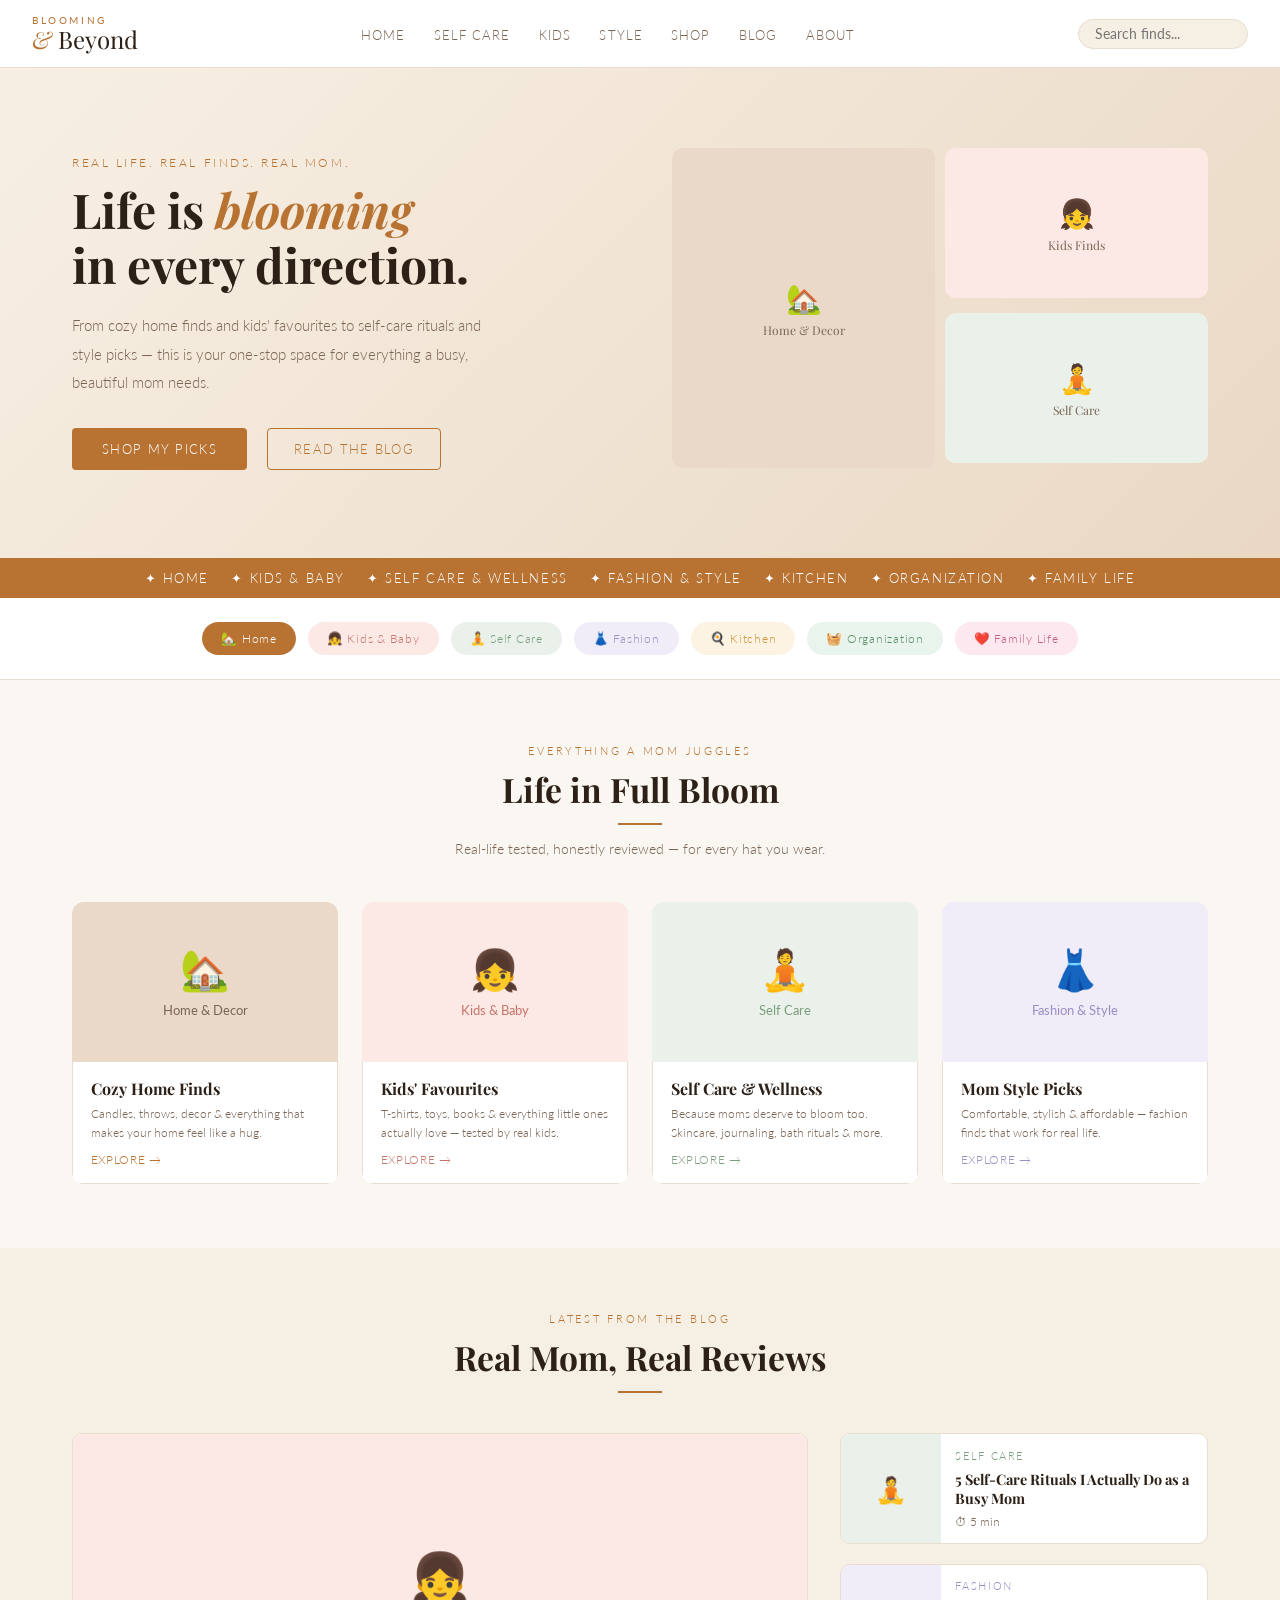
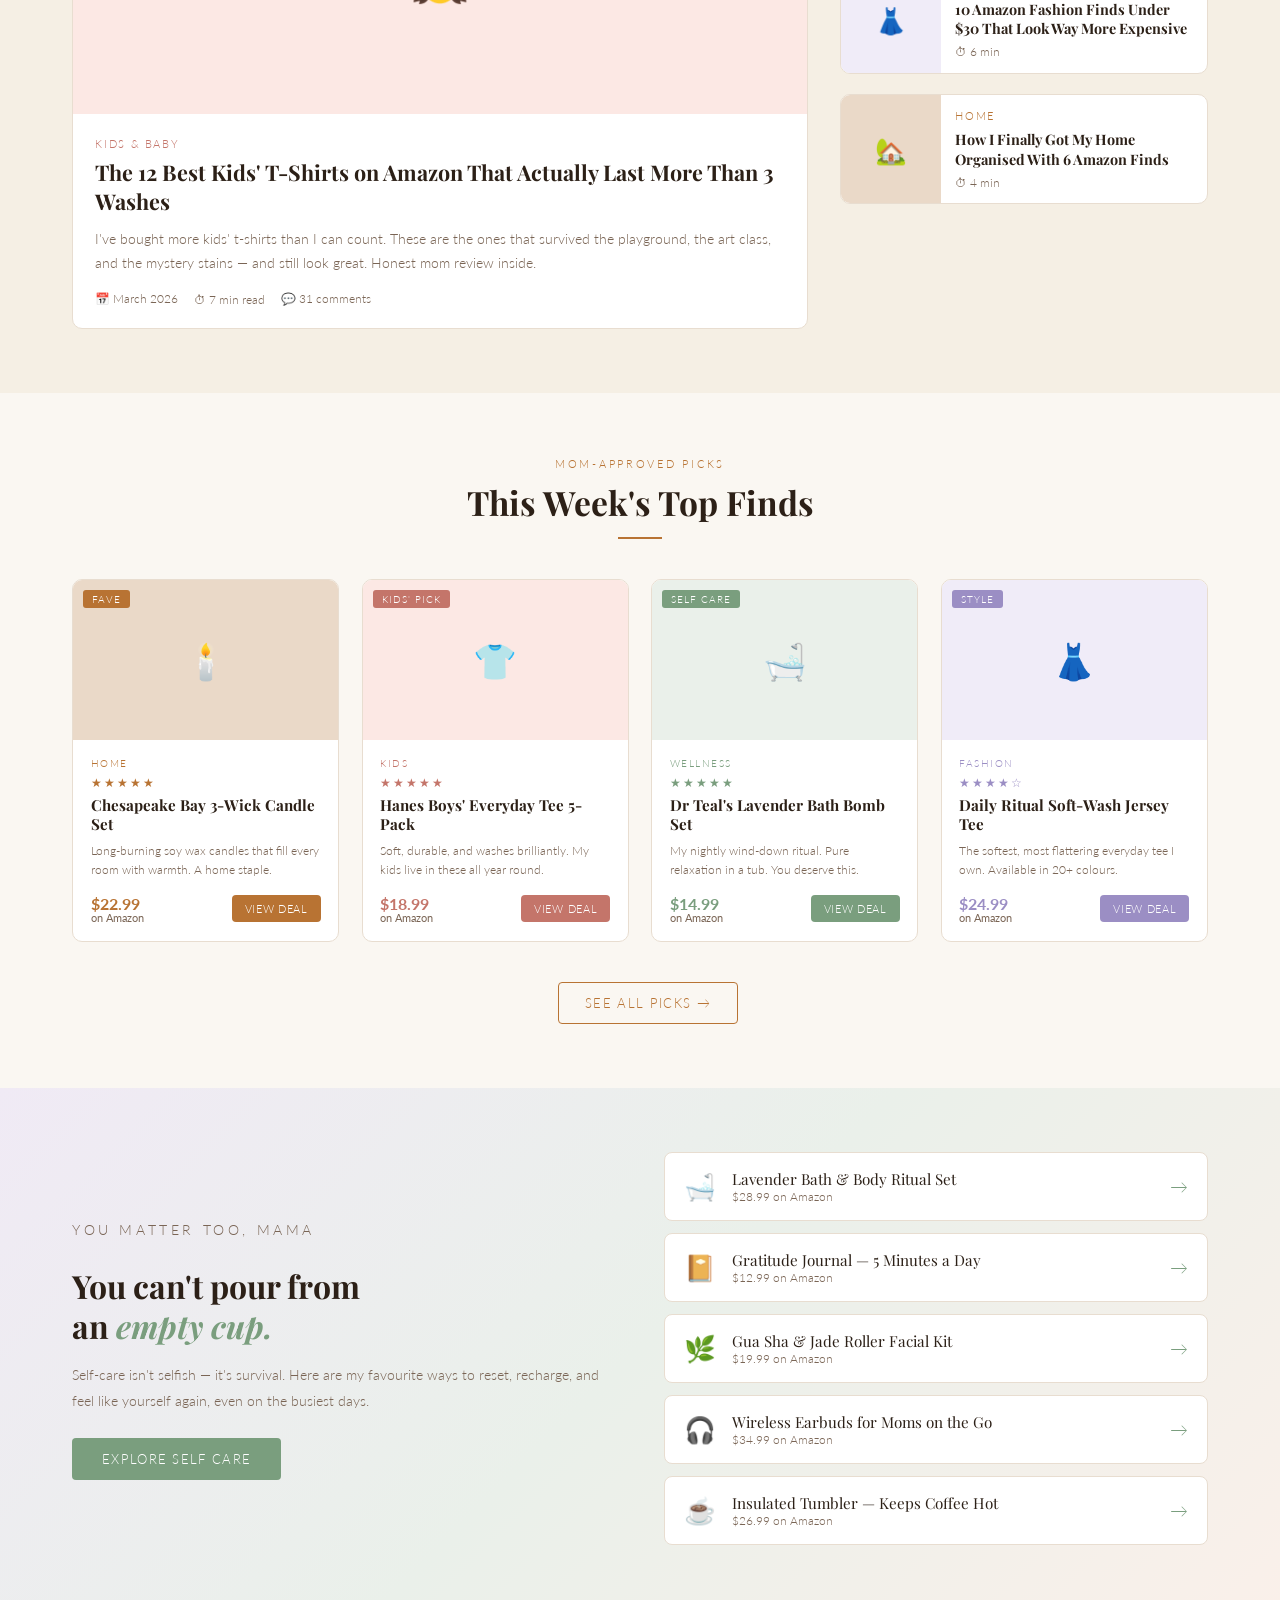
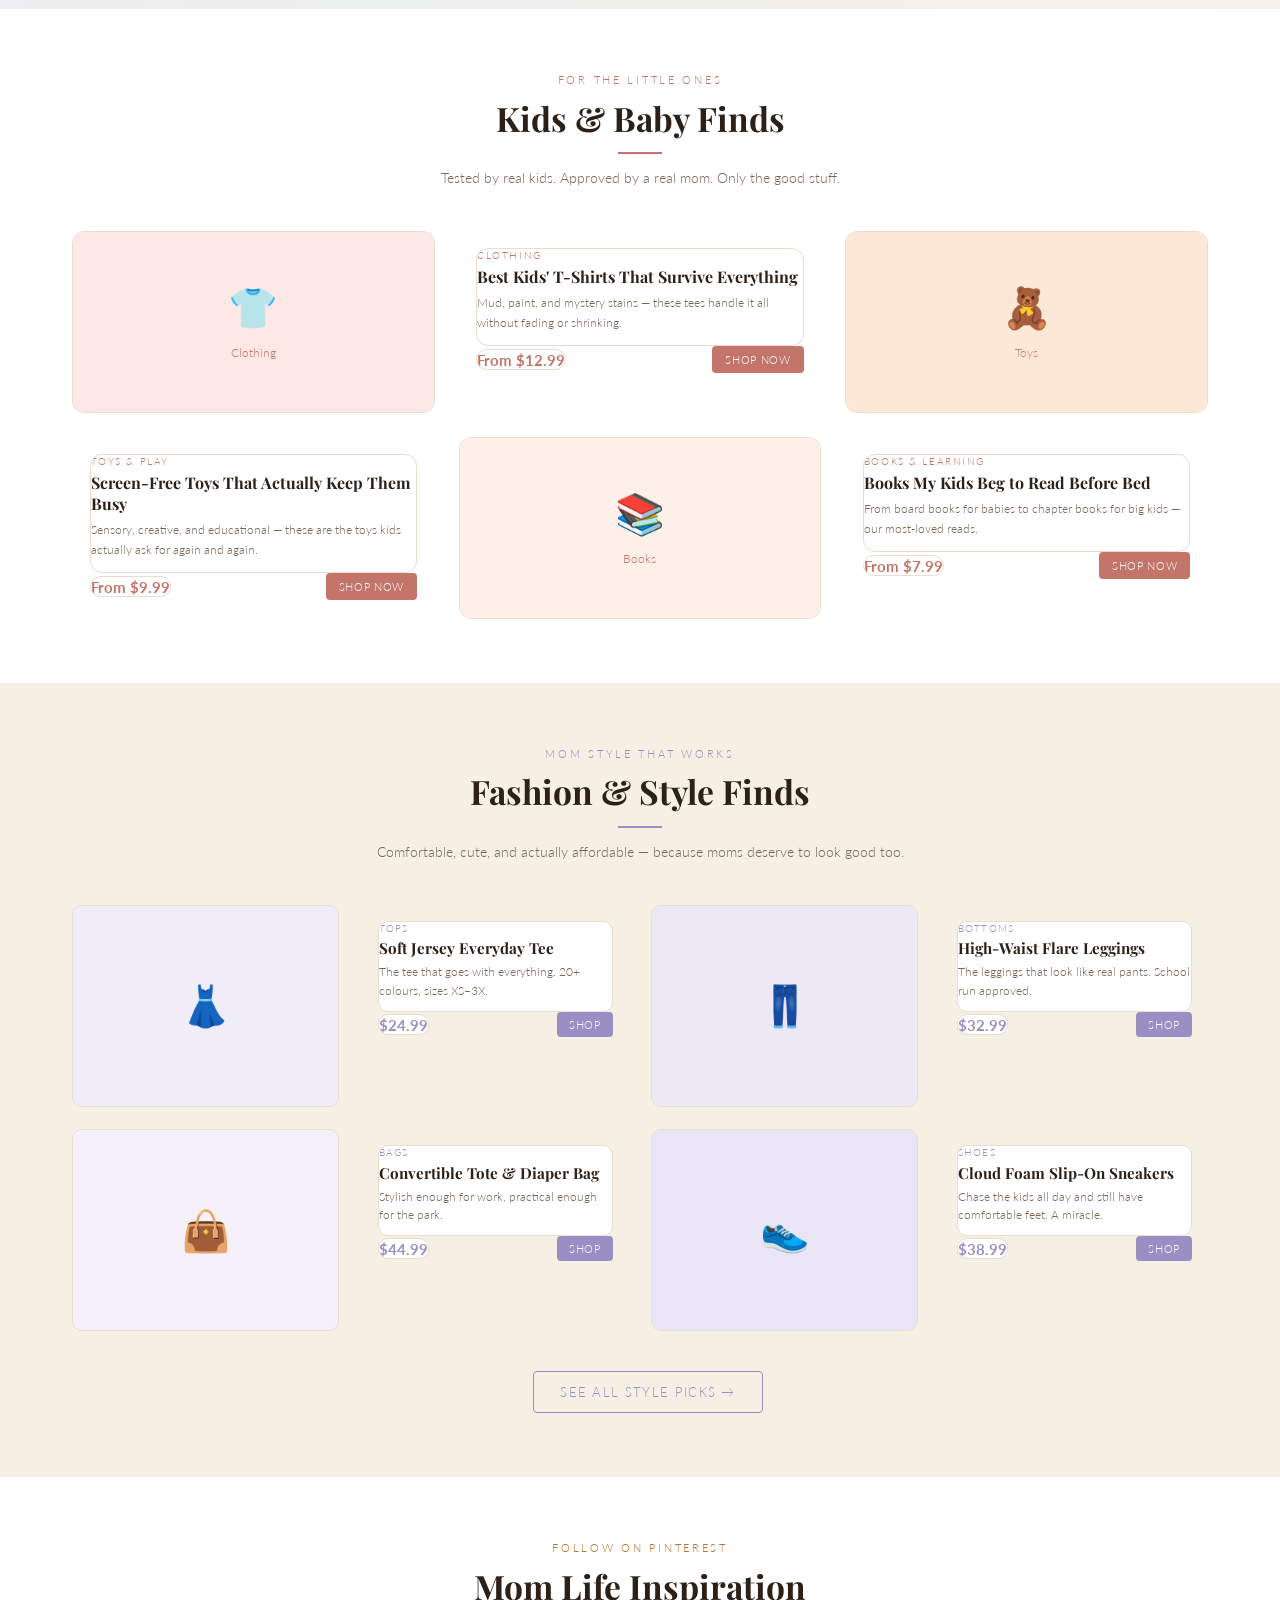
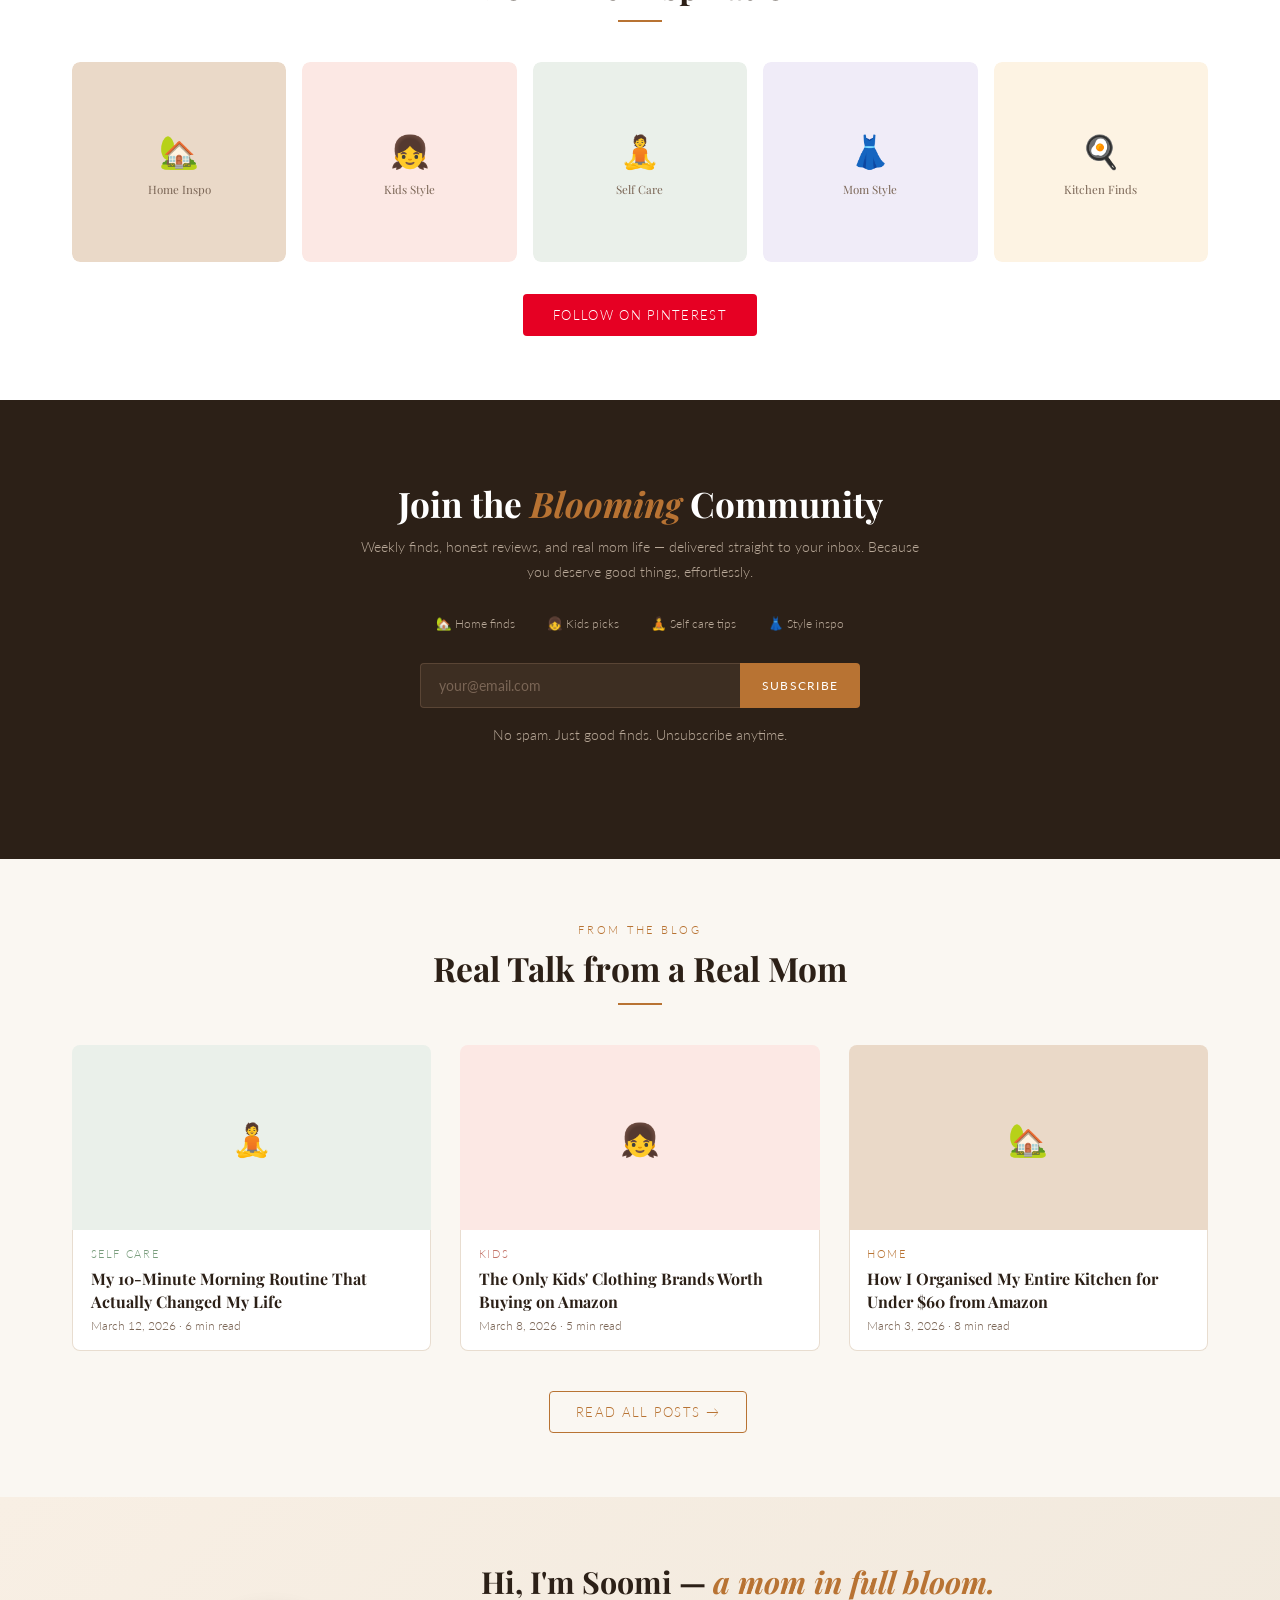
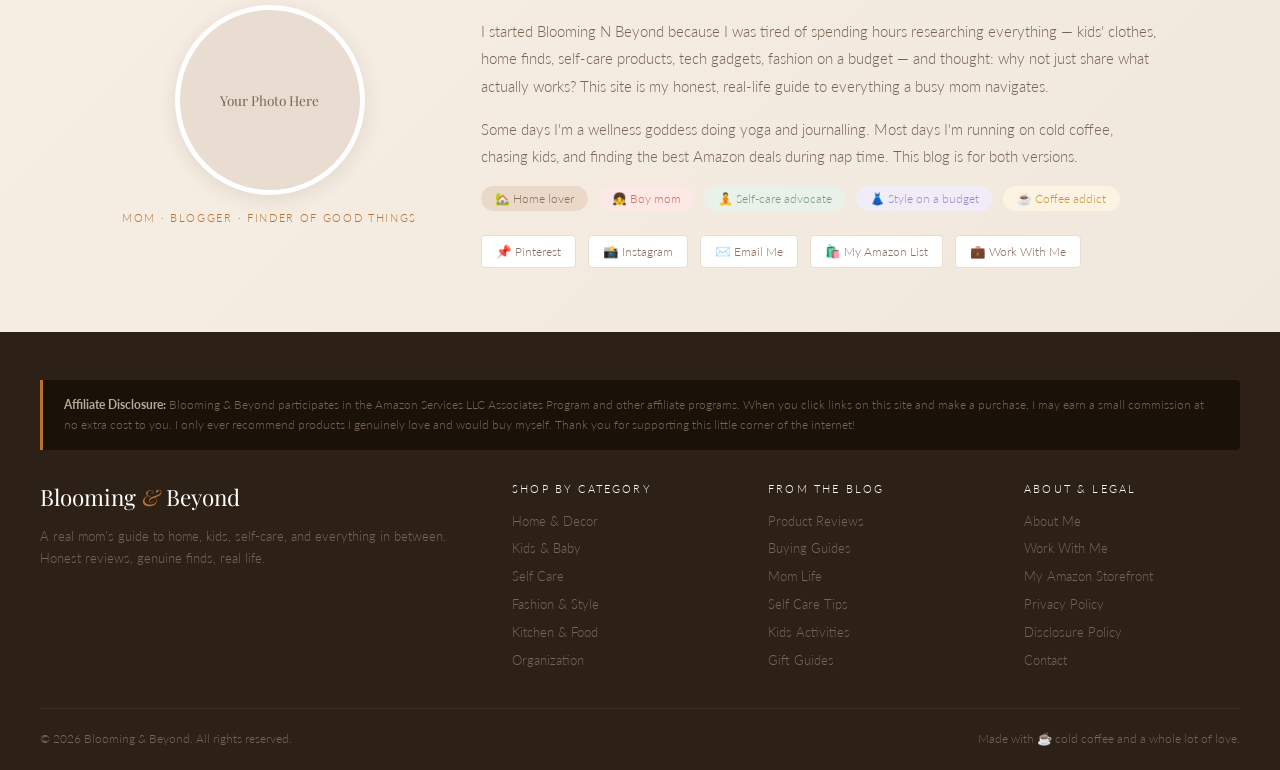
==== commit 8e131e2c: "Update index.html" ====
--- a/blooming-and-beyond/index.html
+++ b/blooming-and-beyond/index.html
@@ -624,8 +624,8 @@
       <span class="about-role">Mom · Blogger · Finder of Good Things</span>
     </div>
     <div class="about-text">
-      <h3>Hi, I'm [Your Name] — <em>a mom in full bloom.</em></h3>
-      <p>I started Blooming & Beyond because I was tired of spending hours researching everything — kids' clothes, home finds, self-care products, fashion on a budget — and thought: why not just share what actually works? This site is my honest, real-life guide to everything a busy mom navigates.</p>
+      <h3>Hi, I'm Soomi — <em>a mom in full bloom.</em></h3>
+      <p>I started Blooming N Beyond because I was tired of spending hours researching everything — kids' clothes, home finds, self-care products, tech gadgets, fashion on a budget — and thought: why not just share what actually works? This site is my honest, real-life guide to everything a busy mom navigates.</p>
       <p>Some days I'm a wellness goddess doing yoga and journalling. Most days I'm running on cold coffee, chasing kids, and finding the best Amazon deals during nap time. This blog is for both versions.</p>
       <div class="life-tags">
         <span class="life-tag" style="background:#EAD9C8;color:#8B6F5E;">🏡 Home lover</span>
